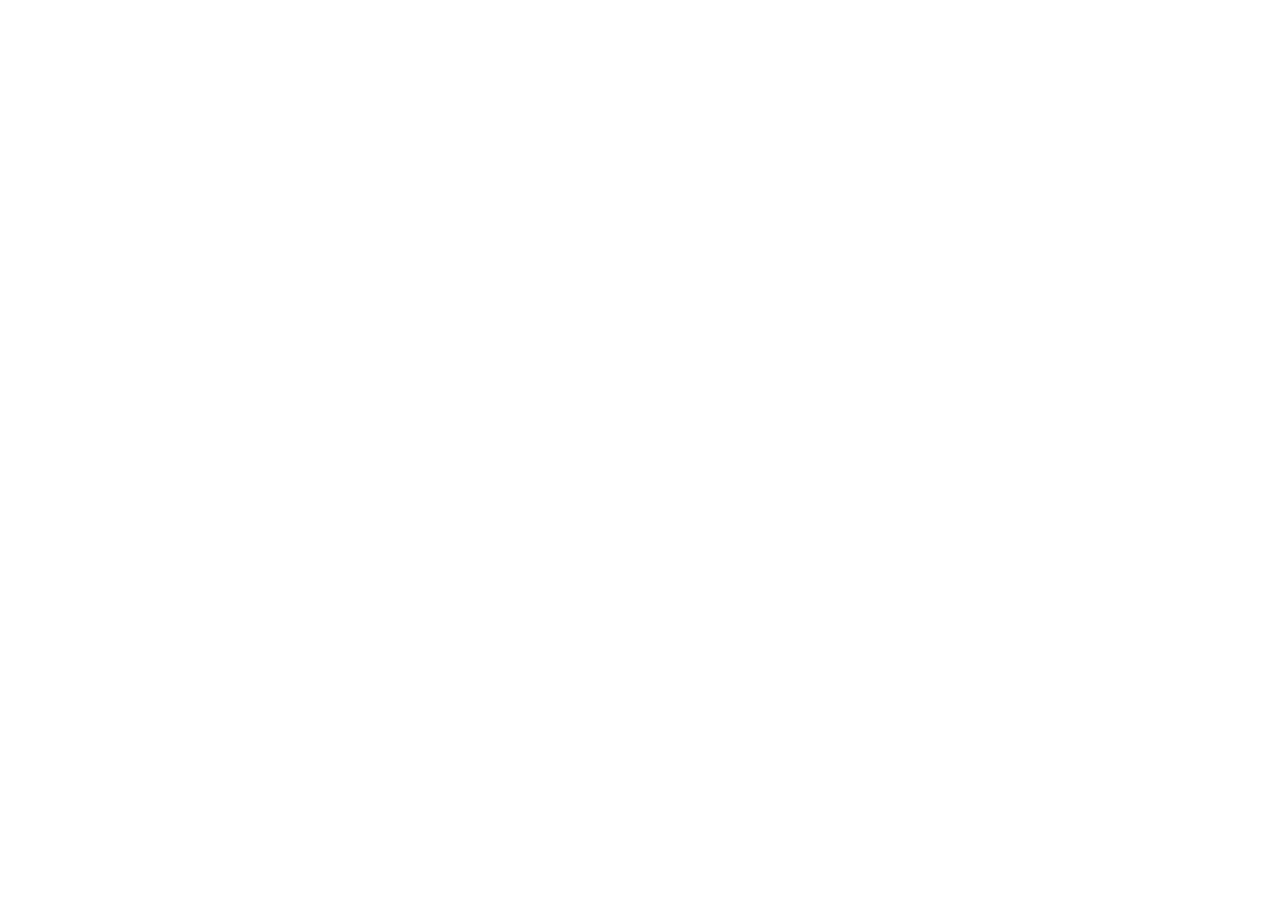
==== index.html @ ebd14f28 "init" ====
<!doctype html>
<html lang="en">
  <head>
    <meta charset="UTF-8" />
    <meta name="viewport" content="width=device-width, initial-scale=1.0" />
    <title>LinkHub - Developer Tools & Apps Directory</title>
    <meta name="description" content="A curated directory of the best developer tools, applications, websites, and learning resources. Discover JSON formatters, YAML parsers, and more." />
    <meta name="keywords" content="developer tools, online tools, json tools, yaml tools, software, productivity apps, programming resources" />
    <meta name="author" content="ThanhLV" />
    
    <!-- Open Graph / Facebook -->
    <meta property="og:type" content="website" />
    <meta property="og:url" content="https://link.thanhlv.com/" />
    <meta property="og:title" content="LinkHub - Developer Tools & Apps Directory" />
    <meta property="og:description" content="A curated directory of the best developer tools, applications, websites, and learning resources." />
    
    <!-- Twitter -->
    <meta property="twitter:card" content="summary_large_image" />
    <meta property="twitter:url" content="https://link.thanhlv.com/" />
    <meta property="twitter:title" content="LinkHub - Developer Tools & Apps Directory" />
    <meta property="twitter:description" content="A curated directory of the best developer tools, applications, websites, and learning resources." />

    <!-- Structured Data -->
    <script type="application/ld+json">
      {
        "@context": "https://schema.org",
        "@type": "WebSite",
        "name": "LinkHub",
        "url": "https://link.thanhlv.com/",
        "description": "A curated directory of the best developer tools, applications, websites, and learning resources."
      }
    </script>
  </head>
  <body>
    <div id="root"></div>
    <script type="module" src="/src/main.tsx"></script>
  </body>
</html>
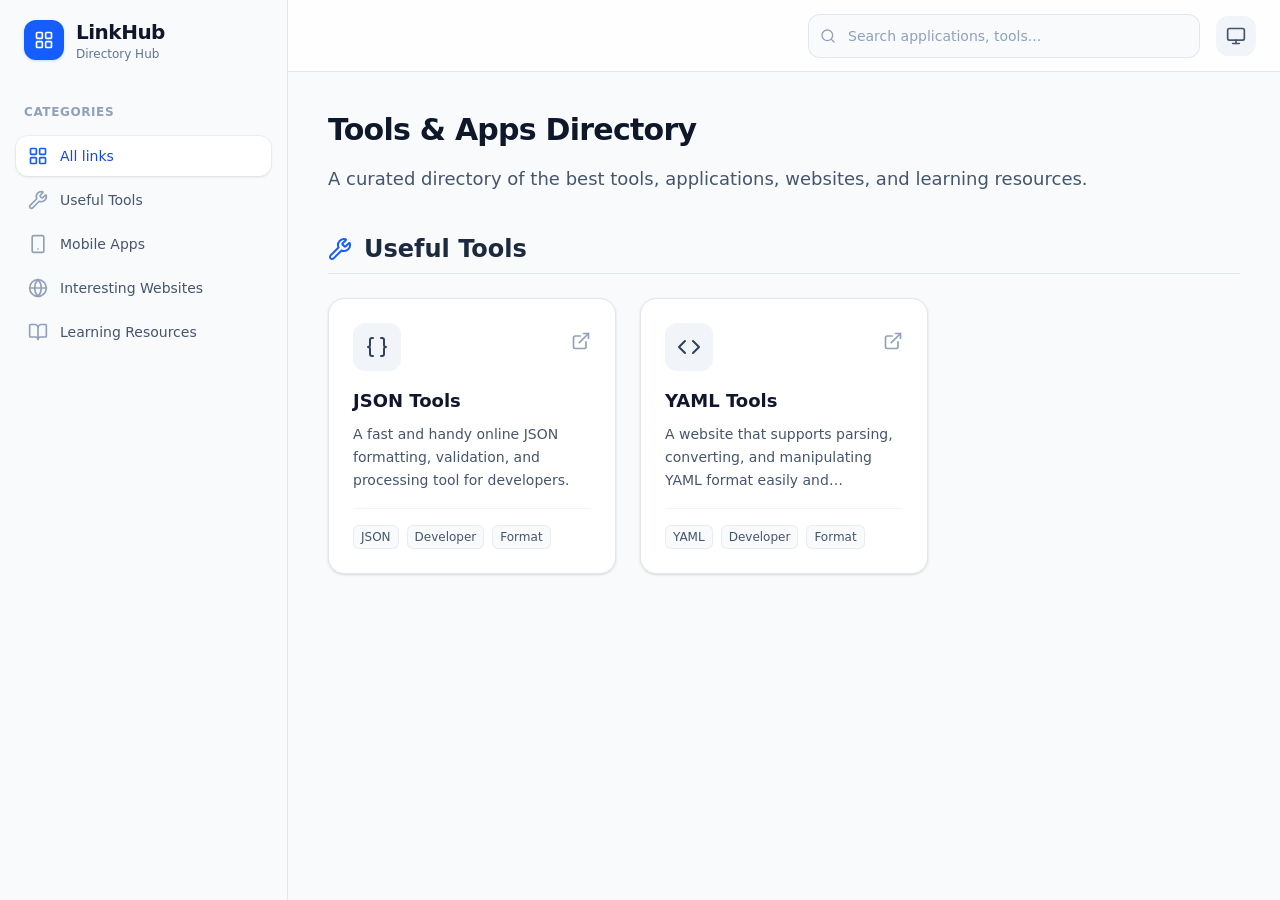
==== commit bcc8ac1d: "deploy: 74f48fe8a1e653dd37dfac74c17034f46bb742fd" ====
--- a/index.html
+++ b/index.html
@@ -30,10 +30,11 @@
         "description": "A curated directory of the best developer tools, applications, websites, and learning resources."
       }
     </script>
+    <script type="module" crossorigin src="/assets/index-C0rHQ-Nm.js"></script>
+    <link rel="stylesheet" crossorigin href="/assets/index-CXgwzZ7O.css">
   </head>
   <body>
     <div id="root"></div>
-    <script type="module" src="/src/main.tsx"></script>
   </body>
 </html>
 
--- a/assets/index-CXgwzZ7O.css
+++ b/assets/index-CXgwzZ7O.css
@@ -0,0 +1 @@
+/*! tailwindcss v4.3.0 | MIT License | https://tailwindcss.com */@layer properties{@supports (((-webkit-hyphens:none)) and (not (margin-trim:inline))) or ((-moz-orient:inline) and (not (color:rgb(from red r g b)))){*,:before,:after,::backdrop{--tw-space-y-reverse:0;--tw-border-style:solid;--tw-leading:initial;--tw-font-weight:initial;--tw-tracking:initial;--tw-shadow:0 0 #0000;--tw-shadow-color:initial;--tw-shadow-alpha:100%;--tw-inset-shadow:0 0 #0000;--tw-inset-shadow-color:initial;--tw-inset-shadow-alpha:100%;--tw-ring-color:initial;--tw-ring-shadow:0 0 #0000;--tw-inset-ring-color:initial;--tw-inset-ring-shadow:0 0 #0000;--tw-ring-inset:initial;--tw-ring-offset-width:0px;--tw-ring-offset-color:#fff;--tw-ring-offset-shadow:0 0 #0000;--tw-blur:initial;--tw-brightness:initial;--tw-contrast:initial;--tw-grayscale:initial;--tw-hue-rotate:initial;--tw-invert:initial;--tw-opacity:initial;--tw-saturate:initial;--tw-sepia:initial;--tw-drop-shadow:initial;--tw-drop-shadow-color:initial;--tw-drop-shadow-alpha:100%;--tw-drop-shadow-size:initial;--tw-backdrop-blur:initial;--tw-backdrop-brightness:initial;--tw-backdrop-contrast:initial;--tw-backdrop-grayscale:initial;--tw-backdrop-hue-rotate:initial;--tw-backdrop-invert:initial;--tw-backdrop-opacity:initial;--tw-backdrop-saturate:initial;--tw-backdrop-sepia:initial}}}@layer theme{:root,:host{--font-sans:ui-sans-serif, system-ui, sans-serif, "Apple Color Emoji", "Segoe UI Emoji", "Segoe UI Symbol", "Noto Color Emoji";--font-mono:ui-monospace, SFMono-Regular, Menlo, Monaco, Consolas, "Liberation Mono", "Courier New", monospace;--color-blue-50:oklch(97% .014 254.604);--color-blue-400:oklch(70.7% .165 254.624);--color-blue-500:oklch(62.3% .214 259.815);--color-blue-600:oklch(54.6% .245 262.881);--color-blue-700:oklch(48.8% .243 264.376);--color-blue-900:oklch(37.9% .146 265.522);--color-slate-50:oklch(98.4% .003 247.858);--color-slate-100:oklch(96.8% .007 247.896);--color-slate-200:oklch(92.9% .013 255.508);--color-slate-300:oklch(86.9% .022 252.894);--color-slate-400:oklch(70.4% .04 256.788);--color-slate-500:oklch(55.4% .046 257.417);--color-slate-600:oklch(44.6% .043 257.281);--color-slate-700:oklch(37.2% .044 257.287);--color-slate-800:oklch(27.9% .041 260.031);--color-slate-900:oklch(20.8% .042 265.755);--color-slate-950:#020617;--color-white:#fff;--spacing:.25rem;--container-md:28rem;--container-3xl:48rem;--container-7xl:80rem;--text-xs:.75rem;--text-xs--line-height:calc(1 / .75);--text-sm:.875rem;--text-sm--line-height:calc(1.25 / .875);--text-lg:1.125rem;--text-lg--line-height:calc(1.75 / 1.125);--text-xl:1.25rem;--text-xl--line-height:calc(1.75 / 1.25);--text-2xl:1.5rem;--text-2xl--line-height:calc(2 / 1.5);--text-3xl:1.875rem;--text-3xl--line-height: 1.2 ;--font-weight-medium:500;--font-weight-semibold:600;--font-weight-bold:700;--font-weight-extrabold:800;--tracking-tight:-.025em;--tracking-wider:.05em;--leading-relaxed:1.625;--radius-md:.375rem;--radius-lg:.5rem;--radius-xl:.75rem;--radius-2xl:1rem;--blur-md:12px;--default-transition-duration:.15s;--default-transition-timing-function:cubic-bezier(.4, 0, .2, 1);--default-font-family:var(--font-sans);--default-mono-font-family:var(--font-mono)}}@layer base{*,:after,:before,::backdrop{box-sizing:border-box;border:0 solid;margin:0;padding:0}::file-selector-button{box-sizing:border-box;border:0 solid;margin:0;padding:0}html,:host{-webkit-text-size-adjust:100%;-moz-tab-size:4;tab-size:4;line-height:1.5;font-family:var(--default-font-family,ui-sans-serif, system-ui, sans-serif, "Apple Color Emoji", "Segoe UI Emoji", "Segoe UI Symbol", "Noto Color Emoji");font-feature-settings:var(--default-font-feature-settings,normal);font-variation-settings:var(--default-font-variation-settings,normal);-webkit-tap-highlight-color:transparent}hr{height:0;color:inherit;border-top-width:1px}abbr:where([title]){-webkit-text-decoration:underline dotted;text-decoration:underline dotted}h1,h2,h3,h4,h5,h6{font-size:inherit;font-weight:inherit}a{color:inherit;-webkit-text-decoration:inherit;text-decoration:inherit}b,strong{font-weight:bolder}code,kbd,samp,pre{font-family:var(--default-mono-font-family,ui-monospace, SFMono-Regular, Menlo, Monaco, Consolas, "Liberation Mono", "Courier New", monospace);font-feature-settings:var(--default-mono-font-feature-settings,normal);font-variation-settings:var(--default-mono-font-variation-settings,normal);font-size:1em}small{font-size:80%}sub,sup{vertical-align:baseline;font-size:75%;line-height:0;position:relative}sub{bottom:-.25em}sup{top:-.5em}table{text-indent:0;border-color:inherit;border-collapse:collapse}:-moz-focusring{outline:auto}progress{vertical-align:baseline}summary{display:list-item}ol,ul,menu{list-style:none}img,svg,video,canvas,audio,iframe,embed,object{vertical-align:middle;display:block}img,video{max-width:100%;height:auto}button,input,select,optgroup,textarea{font:inherit;font-feature-settings:inherit;font-variation-settings:inherit;letter-spacing:inherit;color:inherit;opacity:1;background-color:#0000;border-radius:0}::file-selector-button{font:inherit;font-feature-settings:inherit;font-variation-settings:inherit;letter-spacing:inherit;color:inherit;opacity:1;background-color:#0000;border-radius:0}:where(select:is([multiple],[size])) optgroup{font-weight:bolder}:where(select:is([multiple],[size])) optgroup option{padding-inline-start:20px}::file-selector-button{margin-inline-end:4px}::placeholder{opacity:1}@supports (not ((-webkit-appearance:-apple-pay-button))) or (contain-intrinsic-size:1px){::placeholder{color:currentColor}@supports (color:color-mix(in lab,red,red)){::placeholder{color:color-mix(in oklab,currentcolor 50%,transparent)}}}textarea{resize:vertical}::-webkit-search-decoration{-webkit-appearance:none}::-webkit-date-and-time-value{min-height:1lh;text-align:inherit}::-webkit-datetime-edit{display:inline-flex}::-webkit-datetime-edit-fields-wrapper{padding:0}::-webkit-datetime-edit{padding-block:0}::-webkit-datetime-edit-year-field{padding-block:0}::-webkit-datetime-edit-month-field{padding-block:0}::-webkit-datetime-edit-day-field{padding-block:0}::-webkit-datetime-edit-hour-field{padding-block:0}::-webkit-datetime-edit-minute-field{padding-block:0}::-webkit-datetime-edit-second-field{padding-block:0}::-webkit-datetime-edit-millisecond-field{padding-block:0}::-webkit-datetime-edit-meridiem-field{padding-block:0}::-webkit-calendar-picker-indicator{line-height:1}:-moz-ui-invalid{box-shadow:none}button,input:where([type=button],[type=reset],[type=submit]){-webkit-appearance:button;-moz-appearance:button;appearance:button}::file-selector-button{-webkit-appearance:button;-moz-appearance:button;appearance:button}::-webkit-inner-spin-button{height:auto}::-webkit-outer-spin-button{height:auto}[hidden]:where(:not([hidden=until-found])){display:none!important}}@layer components;@layer utilities{.pointer-events-none{pointer-events:none}.absolute{position:absolute}.fixed{position:fixed}.relative{position:relative}.sticky{position:sticky}.inset-y-0{inset-block:calc(var(--spacing) * 0)}.top-0{top:calc(var(--spacing) * 0)}.left-0{left:calc(var(--spacing) * 0)}.z-30{z-index:30}.z-40{z-index:40}.mx-auto{margin-inline:auto}.mt-auto{margin-top:auto}.-mr-2{margin-right:calc(var(--spacing) * -2)}.mb-2{margin-bottom:calc(var(--spacing) * 2)}.mb-4{margin-bottom:calc(var(--spacing) * 4)}.mb-6{margin-bottom:calc(var(--spacing) * 6)}.mb-8{margin-bottom:calc(var(--spacing) * 8)}.mb-10{margin-bottom:calc(var(--spacing) * 10)}.line-clamp-3{-webkit-line-clamp:3;-webkit-box-orient:vertical;display:-webkit-box;overflow:hidden}.block{display:block}.contents{display:contents}.flex{display:flex}.grid{display:grid}.hidden{display:none}.inline-flex{display:inline-flex}.h-4{height:calc(var(--spacing) * 4)}.h-5{height:calc(var(--spacing) * 5)}.h-6{height:calc(var(--spacing) * 6)}.h-8{height:calc(var(--spacing) * 8)}.h-10{height:calc(var(--spacing) * 10)}.h-12{height:calc(var(--spacing) * 12)}.h-16{height:calc(var(--spacing) * 16)}.h-20{height:calc(var(--spacing) * 20)}.h-full{height:100%}.min-h-\[72px\]{min-height:72px}.min-h-screen{min-height:100vh}.w-4{width:calc(var(--spacing) * 4)}.w-5{width:calc(var(--spacing) * 5)}.w-6{width:calc(var(--spacing) * 6)}.w-8{width:calc(var(--spacing) * 8)}.w-10{width:calc(var(--spacing) * 10)}.w-12{width:calc(var(--spacing) * 12)}.w-16{width:calc(var(--spacing) * 16)}.w-72{width:calc(var(--spacing) * 72)}.w-full{width:100%}.max-w-3xl{max-width:var(--container-3xl)}.max-w-7xl{max-width:var(--container-7xl)}.max-w-md{max-width:var(--container-md)}.flex-1{flex:1}.scroll-mt-24{scroll-margin-top:calc(var(--spacing) * 24)}.grid-cols-1{grid-template-columns:repeat(1,minmax(0,1fr))}.flex-col{flex-direction:column}.flex-wrap{flex-wrap:wrap}.items-center{align-items:center}.items-start{align-items:flex-start}.justify-between{justify-content:space-between}.justify-center{justify-content:center}.gap-2{gap:calc(var(--spacing) * 2)}.gap-3{gap:calc(var(--spacing) * 3)}.gap-4{gap:calc(var(--spacing) * 4)}.gap-6{gap:calc(var(--spacing) * 6)}:where(.space-y-1>:not(:last-child)){--tw-space-y-reverse:0;margin-block-start:calc(calc(var(--spacing) * 1) * var(--tw-space-y-reverse));margin-block-end:calc(calc(var(--spacing) * 1) * calc(1 - var(--tw-space-y-reverse)))}:where(.space-y-16>:not(:last-child)){--tw-space-y-reverse:0;margin-block-start:calc(calc(var(--spacing) * 16) * var(--tw-space-y-reverse));margin-block-end:calc(calc(var(--spacing) * 16) * calc(1 - var(--tw-space-y-reverse)))}.overflow-y-auto{overflow-y:auto}.rounded-2xl{border-radius:var(--radius-2xl)}.rounded-full{border-radius:3.40282e38px}.rounded-lg{border-radius:var(--radius-lg)}.rounded-md{border-radius:var(--radius-md)}.rounded-xl{border-radius:var(--radius-xl)}.border{border-style:var(--tw-border-style);border-width:1px}.border-0{border-style:var(--tw-border-style);border-width:0}.border-t{border-top-style:var(--tw-border-style);border-top-width:1px}.border-r{border-right-style:var(--tw-border-style);border-right-width:1px}.border-b{border-bottom-style:var(--tw-border-style);border-bottom-width:1px}.border-slate-100{border-color:var(--color-slate-100)}.border-slate-200{border-color:var(--color-slate-200)}.bg-blue-600{background-color:var(--color-blue-600)}.bg-slate-50{background-color:var(--color-slate-50)}.bg-slate-100{background-color:var(--color-slate-100)}.bg-transparent{background-color:#0000}.bg-white{background-color:var(--color-white)}.bg-white\/80{background-color:#fffc}@supports (color:color-mix(in lab,red,red)){.bg-white\/80{background-color:color-mix(in oklab,var(--color-white) 80%,transparent)}}.p-2{padding:calc(var(--spacing) * 2)}.p-2\.5{padding:calc(var(--spacing) * 2.5)}.p-6{padding:calc(var(--spacing) * 6)}.px-2{padding-inline:calc(var(--spacing) * 2)}.px-3{padding-inline:calc(var(--spacing) * 3)}.px-4{padding-inline:calc(var(--spacing) * 4)}.px-6{padding-inline:calc(var(--spacing) * 6)}.py-1{padding-block:calc(var(--spacing) * 1)}.py-2\.5{padding-block:calc(var(--spacing) * 2.5)}.py-6{padding-block:calc(var(--spacing) * 6)}.py-20{padding-block:calc(var(--spacing) * 20)}.pt-4{padding-top:calc(var(--spacing) * 4)}.pr-4{padding-right:calc(var(--spacing) * 4)}.pb-2{padding-bottom:calc(var(--spacing) * 2)}.pl-3{padding-left:calc(var(--spacing) * 3)}.pl-10{padding-left:calc(var(--spacing) * 10)}.text-center{text-align:center}.text-2xl{font-size:var(--text-2xl);line-height:var(--tw-leading,var(--text-2xl--line-height))}.text-3xl{font-size:var(--text-3xl);line-height:var(--tw-leading,var(--text-3xl--line-height))}.text-lg{font-size:var(--text-lg);line-height:var(--tw-leading,var(--text-lg--line-height))}.text-sm{font-size:var(--text-sm);line-height:var(--tw-leading,var(--text-sm--line-height))}.text-xl{font-size:var(--text-xl);line-height:var(--tw-leading,var(--text-xl--line-height))}.text-xs{font-size:var(--text-xs);line-height:var(--tw-leading,var(--text-xs--line-height))}.leading-relaxed{--tw-leading:var(--leading-relaxed);line-height:var(--leading-relaxed)}.font-bold{--tw-font-weight:var(--font-weight-bold);font-weight:var(--font-weight-bold)}.font-extrabold{--tw-font-weight:var(--font-weight-extrabold);font-weight:var(--font-weight-extrabold)}.font-medium{--tw-font-weight:var(--font-weight-medium);font-weight:var(--font-weight-medium)}.font-semibold{--tw-font-weight:var(--font-weight-semibold);font-weight:var(--font-weight-semibold)}.tracking-tight{--tw-tracking:var(--tracking-tight);letter-spacing:var(--tracking-tight)}.tracking-wider{--tw-tracking:var(--tracking-wider);letter-spacing:var(--tracking-wider)}.text-blue-600{color:var(--color-blue-600)}.text-blue-700{color:var(--color-blue-700)}.text-slate-400{color:var(--color-slate-400)}.text-slate-500{color:var(--color-slate-500)}.text-slate-600{color:var(--color-slate-600)}.text-slate-700{color:var(--color-slate-700)}.text-slate-800{color:var(--color-slate-800)}.text-slate-900{color:var(--color-slate-900)}.text-white{color:var(--color-white)}.uppercase{text-transform:uppercase}.decoration-blue-500\/30{text-decoration-color:#3080ff4d}@supports (color:color-mix(in lab,red,red)){.decoration-blue-500\/30{-webkit-text-decoration-color:color-mix(in oklab,var(--color-blue-500) 30%,transparent);text-decoration-color:color-mix(in oklab,var(--color-blue-500) 30%,transparent)}}.underline-offset-4{text-underline-offset:4px}.shadow-sm{--tw-shadow:0 1px 3px 0 var(--tw-shadow-color,#0000001a), 0 1px 2px -1px var(--tw-shadow-color,#0000001a);box-shadow:var(--tw-inset-shadow),var(--tw-inset-ring-shadow),var(--tw-ring-offset-shadow),var(--tw-ring-shadow),var(--tw-shadow)}.ring-1{--tw-ring-shadow:var(--tw-ring-inset,) 0 0 0 calc(1px + var(--tw-ring-offset-width)) var(--tw-ring-color,currentcolor);box-shadow:var(--tw-inset-shadow),var(--tw-inset-ring-shadow),var(--tw-ring-offset-shadow),var(--tw-ring-shadow),var(--tw-shadow)}.shadow-blue-500\/20{--tw-shadow-color:#3080ff33}@supports (color:color-mix(in lab,red,red)){.shadow-blue-500\/20{--tw-shadow-color:color-mix(in oklab, color-mix(in oklab, var(--color-blue-500) 20%, transparent) var(--tw-shadow-alpha), transparent)}}.ring-slate-200{--tw-ring-color:var(--color-slate-200)}.ring-slate-200\/50{--tw-ring-color:#e2e8f080}@supports (color:color-mix(in lab,red,red)){.ring-slate-200\/50{--tw-ring-color:color-mix(in oklab, var(--color-slate-200) 50%, transparent)}}.ring-slate-500\/10{--tw-ring-color:#62748e1a}@supports (color:color-mix(in lab,red,red)){.ring-slate-500\/10{--tw-ring-color:color-mix(in oklab, var(--color-slate-500) 10%, transparent)}}.filter{filter:var(--tw-blur,) var(--tw-brightness,) var(--tw-contrast,) var(--tw-grayscale,) var(--tw-hue-rotate,) var(--tw-invert,) var(--tw-saturate,) var(--tw-sepia,) var(--tw-drop-shadow,)}.backdrop-blur-md{--tw-backdrop-blur:blur(var(--blur-md));-webkit-backdrop-filter:var(--tw-backdrop-blur,) var(--tw-backdrop-brightness,) var(--tw-backdrop-contrast,) var(--tw-backdrop-grayscale,) var(--tw-backdrop-hue-rotate,) var(--tw-backdrop-invert,) var(--tw-backdrop-opacity,) var(--tw-backdrop-saturate,) var(--tw-backdrop-sepia,);backdrop-filter:var(--tw-backdrop-blur,) var(--tw-backdrop-brightness,) var(--tw-backdrop-contrast,) var(--tw-backdrop-grayscale,) var(--tw-backdrop-hue-rotate,) var(--tw-backdrop-invert,) var(--tw-backdrop-opacity,) var(--tw-backdrop-saturate,) var(--tw-backdrop-sepia,)}.transition-all{transition-property:all;transition-timing-function:var(--tw-ease,var(--default-transition-timing-function));transition-duration:var(--tw-duration,var(--default-transition-duration))}.transition-colors{transition-property:color,background-color,border-color,outline-color,text-decoration-color,fill,stroke,--tw-gradient-from,--tw-gradient-via,--tw-gradient-to;transition-timing-function:var(--tw-ease,var(--default-transition-timing-function));transition-duration:var(--tw-duration,var(--default-transition-duration))}.ring-inset{--tw-ring-inset:inset}@media(hover:hover){.group-hover\:bg-blue-50:is(:where(.group):hover *){background-color:var(--color-blue-50)}.group-hover\:text-blue-600:is(:where(.group):hover *){color:var(--color-blue-600)}}.placeholder\:text-slate-400::placeholder{color:var(--color-slate-400)}@media(hover:hover){.hover\:border-slate-300:hover{border-color:var(--color-slate-300)}.hover\:bg-slate-50:hover{background-color:var(--color-slate-50)}.hover\:bg-slate-100:hover{background-color:var(--color-slate-100)}.hover\:bg-slate-200:hover{background-color:var(--color-slate-200)}.hover\:text-blue-600:hover{color:var(--color-blue-600)}.hover\:text-slate-900:hover{color:var(--color-slate-900)}.hover\:underline:hover{text-decoration-line:underline}.hover\:shadow-md:hover{--tw-shadow:0 4px 6px -1px var(--tw-shadow-color,#0000001a), 0 2px 4px -2px var(--tw-shadow-color,#0000001a);box-shadow:var(--tw-inset-shadow),var(--tw-inset-ring-shadow),var(--tw-ring-offset-shadow),var(--tw-ring-shadow),var(--tw-shadow)}}.focus\:bg-white:focus{background-color:var(--color-white)}.focus\:ring-2:focus{--tw-ring-shadow:var(--tw-ring-inset,) 0 0 0 calc(2px + var(--tw-ring-offset-width)) var(--tw-ring-color,currentcolor);box-shadow:var(--tw-inset-shadow),var(--tw-inset-ring-shadow),var(--tw-ring-offset-shadow),var(--tw-ring-shadow),var(--tw-shadow)}.focus\:ring-blue-600:focus{--tw-ring-color:var(--color-blue-600)}.focus\:ring-inset:focus{--tw-ring-inset:inset}@media(min-width:40rem){.sm\:text-sm{font-size:var(--text-sm);line-height:var(--tw-leading,var(--text-sm--line-height))}.sm\:leading-6{--tw-leading:calc(var(--spacing) * 6);line-height:calc(var(--spacing) * 6)}}@media(min-width:48rem){.md\:flex{display:flex}.md\:hidden{display:none}.md\:grid-cols-2{grid-template-columns:repeat(2,minmax(0,1fr))}.md\:justify-end{justify-content:flex-end}.md\:p-10{padding:calc(var(--spacing) * 10)}.md\:pl-72{padding-left:calc(var(--spacing) * 72)}}@media(min-width:64rem){.lg\:grid-cols-3{grid-template-columns:repeat(3,minmax(0,1fr))}}.dark\:border-slate-800:where(.dark,.dark *){border-color:var(--color-slate-800)}.dark\:border-slate-800\/50:where(.dark,.dark *){border-color:#1d293d80}@supports (color:color-mix(in lab,red,red)){.dark\:border-slate-800\/50:where(.dark,.dark *){border-color:color-mix(in oklab,var(--color-slate-800) 50%,transparent)}}.dark\:bg-slate-800:where(.dark,.dark *){background-color:var(--color-slate-800)}.dark\:bg-slate-800\/50:where(.dark,.dark *){background-color:#1d293d80}@supports (color:color-mix(in lab,red,red)){.dark\:bg-slate-800\/50:where(.dark,.dark *){background-color:color-mix(in oklab,var(--color-slate-800) 50%,transparent)}}.dark\:bg-slate-900:where(.dark,.dark *){background-color:var(--color-slate-900)}.dark\:bg-slate-950:where(.dark,.dark *){background-color:var(--color-slate-950)}.dark\:bg-slate-950\/80:where(.dark,.dark *){background-color:#020617cc}@supports (color:color-mix(in lab,red,red)){.dark\:bg-slate-950\/80:where(.dark,.dark *){background-color:color-mix(in oklab,var(--color-slate-950) 80%,transparent)}}.dark\:text-blue-400:where(.dark,.dark *){color:var(--color-blue-400)}.dark\:text-blue-500:where(.dark,.dark *){color:var(--color-blue-500)}.dark\:text-slate-100:where(.dark,.dark *){color:var(--color-slate-100)}.dark\:text-slate-300:where(.dark,.dark *){color:var(--color-slate-300)}.dark\:text-slate-400:where(.dark,.dark *){color:var(--color-slate-400)}.dark\:text-slate-500:where(.dark,.dark *){color:var(--color-slate-500)}.dark\:text-white:where(.dark,.dark *){color:var(--color-white)}.dark\:decoration-blue-400\/30:where(.dark,.dark *){text-decoration-color:#54a2ff4d}@supports (color:color-mix(in lab,red,red)){.dark\:decoration-blue-400\/30:where(.dark,.dark *){-webkit-text-decoration-color:color-mix(in oklab,var(--color-blue-400) 30%,transparent);text-decoration-color:color-mix(in oklab,var(--color-blue-400) 30%,transparent)}}.dark\:ring-slate-400\/20:where(.dark,.dark *){--tw-ring-color:#90a1b933}@supports (color:color-mix(in lab,red,red)){.dark\:ring-slate-400\/20:where(.dark,.dark *){--tw-ring-color:color-mix(in oklab, var(--color-slate-400) 20%, transparent)}}.dark\:ring-slate-700:where(.dark,.dark *){--tw-ring-color:var(--color-slate-700)}@media(hover:hover){.dark\:group-hover\:bg-blue-900\/30:where(.dark,.dark *):is(:where(.group):hover *){background-color:#1c398e4d}@supports (color:color-mix(in lab,red,red)){.dark\:group-hover\:bg-blue-900\/30:where(.dark,.dark *):is(:where(.group):hover *){background-color:color-mix(in oklab,var(--color-blue-900) 30%,transparent)}}.dark\:group-hover\:text-blue-400:where(.dark,.dark *):is(:where(.group):hover *){color:var(--color-blue-400)}}.dark\:placeholder\:text-slate-500:where(.dark,.dark *)::placeholder{color:var(--color-slate-500)}@media(hover:hover){.dark\:hover\:border-slate-700:where(.dark,.dark *):hover{border-color:var(--color-slate-700)}.dark\:hover\:bg-slate-700:where(.dark,.dark *):hover{background-color:var(--color-slate-700)}.dark\:hover\:bg-slate-800:where(.dark,.dark *):hover{background-color:var(--color-slate-800)}.dark\:hover\:text-blue-400:where(.dark,.dark *):hover{color:var(--color-blue-400)}.dark\:hover\:text-slate-200:where(.dark,.dark *):hover{color:var(--color-slate-200)}}.dark\:focus\:bg-slate-950:where(.dark,.dark *):focus{background-color:var(--color-slate-950)}.dark\:focus\:ring-blue-500:where(.dark,.dark *):focus{--tw-ring-color:var(--color-blue-500)}}body{background-color:var(--color-slate-50);color:var(--color-slate-900)}body:where(.dark,.dark *){background-color:var(--color-slate-950);color:var(--color-slate-100)}@property --tw-space-y-reverse{syntax:"*";inherits:false;initial-value:0}@property --tw-border-style{syntax:"*";inherits:false;initial-value:solid}@property --tw-leading{syntax:"*";inherits:false}@property --tw-font-weight{syntax:"*";inherits:false}@property --tw-tracking{syntax:"*";inherits:false}@property --tw-shadow{syntax:"*";inherits:false;initial-value:0 0 #0000}@property --tw-shadow-color{syntax:"*";inherits:false}@property --tw-shadow-alpha{syntax:"<percentage>";inherits:false;initial-value:100%}@property --tw-inset-shadow{syntax:"*";inherits:false;initial-value:0 0 #0000}@property --tw-inset-shadow-color{syntax:"*";inherits:false}@property --tw-inset-shadow-alpha{syntax:"<percentage>";inherits:false;initial-value:100%}@property --tw-ring-color{syntax:"*";inherits:false}@property --tw-ring-shadow{syntax:"*";inherits:false;initial-value:0 0 #0000}@property --tw-inset-ring-color{syntax:"*";inherits:false}@property --tw-inset-ring-shadow{syntax:"*";inherits:false;initial-value:0 0 #0000}@property --tw-ring-inset{syntax:"*";inherits:false}@property --tw-ring-offset-width{syntax:"<length>";inherits:false;initial-value:0}@property --tw-ring-offset-color{syntax:"*";inherits:false;initial-value:#fff}@property --tw-ring-offset-shadow{syntax:"*";inherits:false;initial-value:0 0 #0000}@property --tw-blur{syntax:"*";inherits:false}@property --tw-brightness{syntax:"*";inherits:false}@property --tw-contrast{syntax:"*";inherits:false}@property --tw-grayscale{syntax:"*";inherits:false}@property --tw-hue-rotate{syntax:"*";inherits:false}@property --tw-invert{syntax:"*";inherits:false}@property --tw-opacity{syntax:"*";inherits:false}@property --tw-saturate{syntax:"*";inherits:false}@property --tw-sepia{syntax:"*";inherits:false}@property --tw-drop-shadow{syntax:"*";inherits:false}@property --tw-drop-shadow-color{syntax:"*";inherits:false}@property --tw-drop-shadow-alpha{syntax:"<percentage>";inherits:false;initial-value:100%}@property --tw-drop-shadow-size{syntax:"*";inherits:false}@property --tw-backdrop-blur{syntax:"*";inherits:false}@property --tw-backdrop-brightness{syntax:"*";inherits:false}@property --tw-backdrop-contrast{syntax:"*";inherits:false}@property --tw-backdrop-grayscale{syntax:"*";inherits:false}@property --tw-backdrop-hue-rotate{syntax:"*";inherits:false}@property --tw-backdrop-invert{syntax:"*";inherits:false}@property --tw-backdrop-opacity{syntax:"*";inherits:false}@property --tw-backdrop-saturate{syntax:"*";inherits:false}@property --tw-backdrop-sepia{syntax:"*";inherits:false}
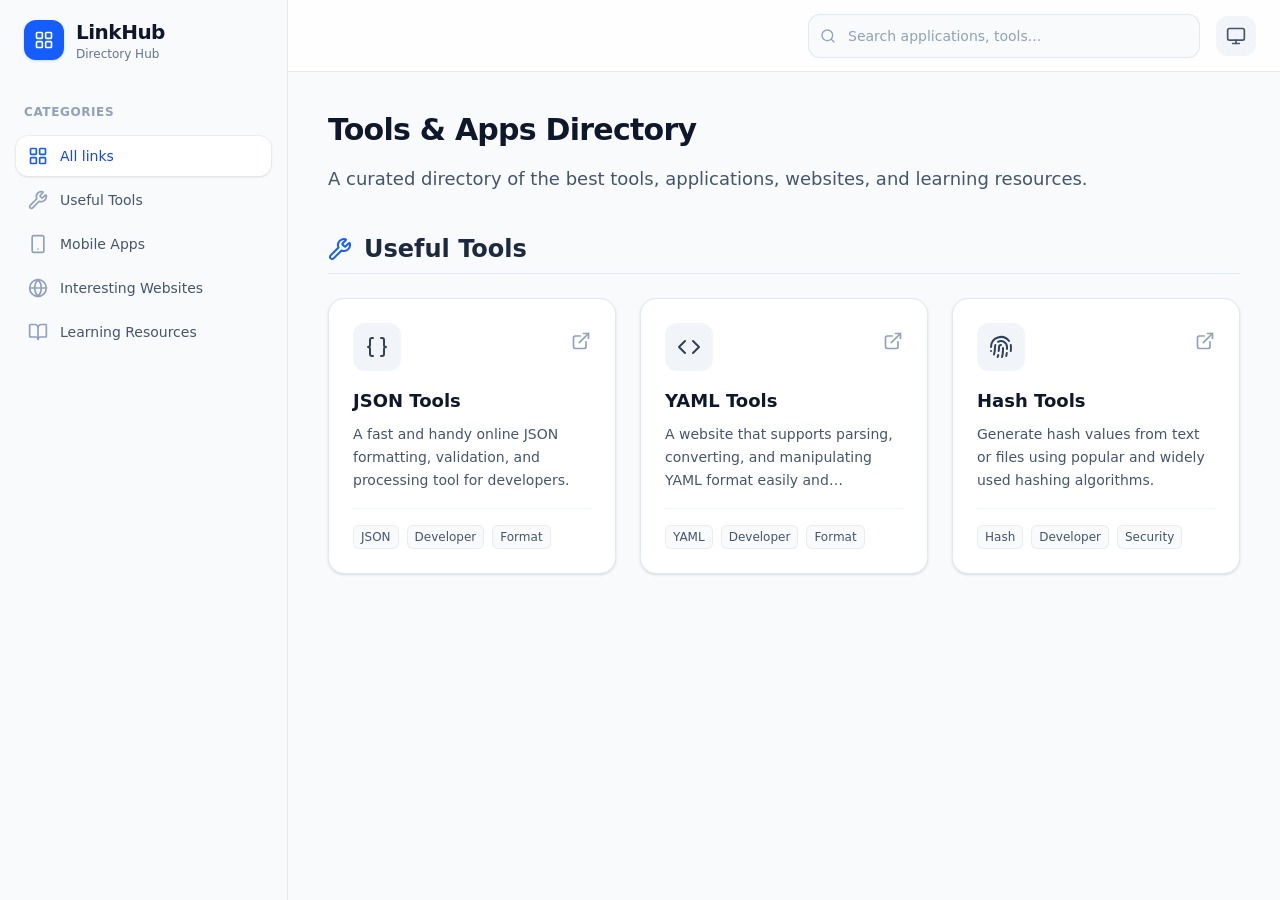
==== commit 028fe3fa: "deploy: 7d4f3f8781606904868a7af8c6e7f76b73996cf6" ====
--- a/index.html
+++ b/index.html
@@ -30,8 +30,8 @@
         "description": "A curated directory of the best developer tools, applications, websites, and learning resources."
       }
     </script>
-    <script type="module" crossorigin src="/assets/index-C0rHQ-Nm.js"></script>
-    <link rel="stylesheet" crossorigin href="/assets/index-CXgwzZ7O.css">
+    <script type="module" crossorigin src="/assets/index-aPmMCOct.js"></script>
+    <link rel="stylesheet" crossorigin href="/assets/index-BG6nbqeG.css">
   </head>
   <body>
     <div id="root"></div>
--- a/assets/index-BG6nbqeG.css
+++ b/assets/index-BG6nbqeG.css
@@ -0,0 +1 @@
+/*! tailwindcss v4.3.0 | MIT License | https://tailwindcss.com */@layer properties{@supports (((-webkit-hyphens:none)) and (not (margin-trim:inline))) or ((-moz-orient:inline) and (not (color:rgb(from red r g b)))){*,:before,:after,::backdrop{--tw-space-y-reverse:0;--tw-border-style:solid;--tw-leading:initial;--tw-font-weight:initial;--tw-tracking:initial;--tw-shadow:0 0 #0000;--tw-shadow-color:initial;--tw-shadow-alpha:100%;--tw-inset-shadow:0 0 #0000;--tw-inset-shadow-color:initial;--tw-inset-shadow-alpha:100%;--tw-ring-color:initial;--tw-ring-shadow:0 0 #0000;--tw-inset-ring-color:initial;--tw-inset-ring-shadow:0 0 #0000;--tw-ring-inset:initial;--tw-ring-offset-width:0px;--tw-ring-offset-color:#fff;--tw-ring-offset-shadow:0 0 #0000;--tw-blur:initial;--tw-brightness:initial;--tw-contrast:initial;--tw-grayscale:initial;--tw-hue-rotate:initial;--tw-invert:initial;--tw-opacity:initial;--tw-saturate:initial;--tw-sepia:initial;--tw-drop-shadow:initial;--tw-drop-shadow-color:initial;--tw-drop-shadow-alpha:100%;--tw-drop-shadow-size:initial;--tw-backdrop-blur:initial;--tw-backdrop-brightness:initial;--tw-backdrop-contrast:initial;--tw-backdrop-grayscale:initial;--tw-backdrop-hue-rotate:initial;--tw-backdrop-invert:initial;--tw-backdrop-opacity:initial;--tw-backdrop-saturate:initial;--tw-backdrop-sepia:initial}}}@layer theme{:root,:host{--font-sans:ui-sans-serif, system-ui, sans-serif, "Apple Color Emoji", "Segoe UI Emoji", "Segoe UI Symbol", "Noto Color Emoji";--font-mono:ui-monospace, SFMono-Regular, Menlo, Monaco, Consolas, "Liberation Mono", "Courier New", monospace;--color-blue-50:oklch(97% .014 254.604);--color-blue-400:oklch(70.7% .165 254.624);--color-blue-500:oklch(62.3% .214 259.815);--color-blue-600:oklch(54.6% .245 262.881);--color-blue-700:oklch(48.8% .243 264.376);--color-blue-900:oklch(37.9% .146 265.522);--color-slate-50:oklch(98.4% .003 247.858);--color-slate-100:oklch(96.8% .007 247.896);--color-slate-200:oklch(92.9% .013 255.508);--color-slate-300:oklch(86.9% .022 252.894);--color-slate-400:oklch(70.4% .04 256.788);--color-slate-500:oklch(55.4% .046 257.417);--color-slate-600:oklch(44.6% .043 257.281);--color-slate-700:oklch(37.2% .044 257.287);--color-slate-800:oklch(27.9% .041 260.031);--color-slate-900:oklch(20.8% .042 265.755);--color-slate-950:#020617;--color-white:#fff;--spacing:.25rem;--container-md:28rem;--container-3xl:48rem;--container-7xl:80rem;--text-xs:.75rem;--text-xs--line-height:calc(1 / .75);--text-sm:.875rem;--text-sm--line-height:calc(1.25 / .875);--text-lg:1.125rem;--text-lg--line-height:calc(1.75 / 1.125);--text-xl:1.25rem;--text-xl--line-height:calc(1.75 / 1.25);--text-2xl:1.5rem;--text-2xl--line-height:calc(2 / 1.5);--text-3xl:1.875rem;--text-3xl--line-height: 1.2 ;--font-weight-medium:500;--font-weight-semibold:600;--font-weight-bold:700;--font-weight-extrabold:800;--tracking-tight:-.025em;--tracking-wider:.05em;--leading-relaxed:1.625;--radius-md:.375rem;--radius-lg:.5rem;--radius-xl:.75rem;--radius-2xl:1rem;--blur-md:12px;--default-transition-duration:.15s;--default-transition-timing-function:cubic-bezier(.4, 0, .2, 1);--default-font-family:var(--font-sans);--default-mono-font-family:var(--font-mono)}}@layer base{*,:after,:before,::backdrop{box-sizing:border-box;border:0 solid;margin:0;padding:0}::file-selector-button{box-sizing:border-box;border:0 solid;margin:0;padding:0}html,:host{-webkit-text-size-adjust:100%;-moz-tab-size:4;tab-size:4;line-height:1.5;font-family:var(--default-font-family,ui-sans-serif, system-ui, sans-serif, "Apple Color Emoji", "Segoe UI Emoji", "Segoe UI Symbol", "Noto Color Emoji");font-feature-settings:var(--default-font-feature-settings,normal);font-variation-settings:var(--default-font-variation-settings,normal);-webkit-tap-highlight-color:transparent}hr{height:0;color:inherit;border-top-width:1px}abbr:where([title]){-webkit-text-decoration:underline dotted;text-decoration:underline dotted}h1,h2,h3,h4,h5,h6{font-size:inherit;font-weight:inherit}a{color:inherit;-webkit-text-decoration:inherit;text-decoration:inherit}b,strong{font-weight:bolder}code,kbd,samp,pre{font-family:var(--default-mono-font-family,ui-monospace, SFMono-Regular, Menlo, Monaco, Consolas, "Liberation Mono", "Courier New", monospace);font-feature-settings:var(--default-mono-font-feature-settings,normal);font-variation-settings:var(--default-mono-font-variation-settings,normal);font-size:1em}small{font-size:80%}sub,sup{vertical-align:baseline;font-size:75%;line-height:0;position:relative}sub{bottom:-.25em}sup{top:-.5em}table{text-indent:0;border-color:inherit;border-collapse:collapse}:-moz-focusring{outline:auto}progress{vertical-align:baseline}summary{display:list-item}ol,ul,menu{list-style:none}img,svg,video,canvas,audio,iframe,embed,object{vertical-align:middle;display:block}img,video{max-width:100%;height:auto}button,input,select,optgroup,textarea{font:inherit;font-feature-settings:inherit;font-variation-settings:inherit;letter-spacing:inherit;color:inherit;opacity:1;background-color:#0000;border-radius:0}::file-selector-button{font:inherit;font-feature-settings:inherit;font-variation-settings:inherit;letter-spacing:inherit;color:inherit;opacity:1;background-color:#0000;border-radius:0}:where(select:is([multiple],[size])) optgroup{font-weight:bolder}:where(select:is([multiple],[size])) optgroup option{padding-inline-start:20px}::file-selector-button{margin-inline-end:4px}::placeholder{opacity:1}@supports (not ((-webkit-appearance:-apple-pay-button))) or (contain-intrinsic-size:1px){::placeholder{color:currentColor}@supports (color:color-mix(in lab,red,red)){::placeholder{color:color-mix(in oklab,currentcolor 50%,transparent)}}}textarea{resize:vertical}::-webkit-search-decoration{-webkit-appearance:none}::-webkit-date-and-time-value{min-height:1lh;text-align:inherit}::-webkit-datetime-edit{display:inline-flex}::-webkit-datetime-edit-fields-wrapper{padding:0}::-webkit-datetime-edit{padding-block:0}::-webkit-datetime-edit-year-field{padding-block:0}::-webkit-datetime-edit-month-field{padding-block:0}::-webkit-datetime-edit-day-field{padding-block:0}::-webkit-datetime-edit-hour-field{padding-block:0}::-webkit-datetime-edit-minute-field{padding-block:0}::-webkit-datetime-edit-second-field{padding-block:0}::-webkit-datetime-edit-millisecond-field{padding-block:0}::-webkit-datetime-edit-meridiem-field{padding-block:0}::-webkit-calendar-picker-indicator{line-height:1}:-moz-ui-invalid{box-shadow:none}button,input:where([type=button],[type=reset],[type=submit]){-webkit-appearance:button;-moz-appearance:button;appearance:button}::file-selector-button{-webkit-appearance:button;-moz-appearance:button;appearance:button}::-webkit-inner-spin-button{height:auto}::-webkit-outer-spin-button{height:auto}[hidden]:where(:not([hidden=until-found])){display:none!important}}@layer components;@layer utilities{.pointer-events-none{pointer-events:none}.absolute{position:absolute}.fixed{position:fixed}.relative{position:relative}.static{position:static}.sticky{position:sticky}.inset-y-0{inset-block:calc(var(--spacing) * 0)}.top-0{top:calc(var(--spacing) * 0)}.left-0{left:calc(var(--spacing) * 0)}.z-30{z-index:30}.z-40{z-index:40}.mx-auto{margin-inline:auto}.mt-auto{margin-top:auto}.-mr-2{margin-right:calc(var(--spacing) * -2)}.mb-2{margin-bottom:calc(var(--spacing) * 2)}.mb-4{margin-bottom:calc(var(--spacing) * 4)}.mb-6{margin-bottom:calc(var(--spacing) * 6)}.mb-8{margin-bottom:calc(var(--spacing) * 8)}.mb-10{margin-bottom:calc(var(--spacing) * 10)}.line-clamp-3{-webkit-line-clamp:3;-webkit-box-orient:vertical;display:-webkit-box;overflow:hidden}.block{display:block}.contents{display:contents}.flex{display:flex}.grid{display:grid}.hidden{display:none}.inline-flex{display:inline-flex}.h-4{height:calc(var(--spacing) * 4)}.h-5{height:calc(var(--spacing) * 5)}.h-6{height:calc(var(--spacing) * 6)}.h-8{height:calc(var(--spacing) * 8)}.h-10{height:calc(var(--spacing) * 10)}.h-12{height:calc(var(--spacing) * 12)}.h-16{height:calc(var(--spacing) * 16)}.h-20{height:calc(var(--spacing) * 20)}.h-full{height:100%}.min-h-\[72px\]{min-height:72px}.min-h-screen{min-height:100vh}.w-4{width:calc(var(--spacing) * 4)}.w-5{width:calc(var(--spacing) * 5)}.w-6{width:calc(var(--spacing) * 6)}.w-8{width:calc(var(--spacing) * 8)}.w-10{width:calc(var(--spacing) * 10)}.w-12{width:calc(var(--spacing) * 12)}.w-16{width:calc(var(--spacing) * 16)}.w-72{width:calc(var(--spacing) * 72)}.w-full{width:100%}.max-w-3xl{max-width:var(--container-3xl)}.max-w-7xl{max-width:var(--container-7xl)}.max-w-md{max-width:var(--container-md)}.flex-1{flex:1}.scroll-mt-24{scroll-margin-top:calc(var(--spacing) * 24)}.grid-cols-1{grid-template-columns:repeat(1,minmax(0,1fr))}.flex-col{flex-direction:column}.flex-wrap{flex-wrap:wrap}.items-center{align-items:center}.items-start{align-items:flex-start}.justify-between{justify-content:space-between}.justify-center{justify-content:center}.gap-2{gap:calc(var(--spacing) * 2)}.gap-3{gap:calc(var(--spacing) * 3)}.gap-4{gap:calc(var(--spacing) * 4)}.gap-6{gap:calc(var(--spacing) * 6)}:where(.space-y-1>:not(:last-child)){--tw-space-y-reverse:0;margin-block-start:calc(calc(var(--spacing) * 1) * var(--tw-space-y-reverse));margin-block-end:calc(calc(var(--spacing) * 1) * calc(1 - var(--tw-space-y-reverse)))}:where(.space-y-16>:not(:last-child)){--tw-space-y-reverse:0;margin-block-start:calc(calc(var(--spacing) * 16) * var(--tw-space-y-reverse));margin-block-end:calc(calc(var(--spacing) * 16) * calc(1 - var(--tw-space-y-reverse)))}.overflow-y-auto{overflow-y:auto}.rounded-2xl{border-radius:var(--radius-2xl)}.rounded-full{border-radius:3.40282e38px}.rounded-lg{border-radius:var(--radius-lg)}.rounded-md{border-radius:var(--radius-md)}.rounded-xl{border-radius:var(--radius-xl)}.border{border-style:var(--tw-border-style);border-width:1px}.border-0{border-style:var(--tw-border-style);border-width:0}.border-t{border-top-style:var(--tw-border-style);border-top-width:1px}.border-r{border-right-style:var(--tw-border-style);border-right-width:1px}.border-b{border-bottom-style:var(--tw-border-style);border-bottom-width:1px}.border-slate-100{border-color:var(--color-slate-100)}.border-slate-200{border-color:var(--color-slate-200)}.bg-blue-600{background-color:var(--color-blue-600)}.bg-slate-50{background-color:var(--color-slate-50)}.bg-slate-100{background-color:var(--color-slate-100)}.bg-transparent{background-color:#0000}.bg-white{background-color:var(--color-white)}.bg-white\/80{background-color:#fffc}@supports (color:color-mix(in lab,red,red)){.bg-white\/80{background-color:color-mix(in oklab,var(--color-white) 80%,transparent)}}.p-2{padding:calc(var(--spacing) * 2)}.p-2\.5{padding:calc(var(--spacing) * 2.5)}.p-6{padding:calc(var(--spacing) * 6)}.px-2{padding-inline:calc(var(--spacing) * 2)}.px-3{padding-inline:calc(var(--spacing) * 3)}.px-4{padding-inline:calc(var(--spacing) * 4)}.px-6{padding-inline:calc(var(--spacing) * 6)}.py-1{padding-block:calc(var(--spacing) * 1)}.py-2\.5{padding-block:calc(var(--spacing) * 2.5)}.py-6{padding-block:calc(var(--spacing) * 6)}.py-20{padding-block:calc(var(--spacing) * 20)}.pt-4{padding-top:calc(var(--spacing) * 4)}.pr-4{padding-right:calc(var(--spacing) * 4)}.pb-2{padding-bottom:calc(var(--spacing) * 2)}.pl-3{padding-left:calc(var(--spacing) * 3)}.pl-10{padding-left:calc(var(--spacing) * 10)}.text-center{text-align:center}.text-2xl{font-size:var(--text-2xl);line-height:var(--tw-leading,var(--text-2xl--line-height))}.text-3xl{font-size:var(--text-3xl);line-height:var(--tw-leading,var(--text-3xl--line-height))}.text-lg{font-size:var(--text-lg);line-height:var(--tw-leading,var(--text-lg--line-height))}.text-sm{font-size:var(--text-sm);line-height:var(--tw-leading,var(--text-sm--line-height))}.text-xl{font-size:var(--text-xl);line-height:var(--tw-leading,var(--text-xl--line-height))}.text-xs{font-size:var(--text-xs);line-height:var(--tw-leading,var(--text-xs--line-height))}.leading-relaxed{--tw-leading:var(--leading-relaxed);line-height:var(--leading-relaxed)}.font-bold{--tw-font-weight:var(--font-weight-bold);font-weight:var(--font-weight-bold)}.font-extrabold{--tw-font-weight:var(--font-weight-extrabold);font-weight:var(--font-weight-extrabold)}.font-medium{--tw-font-weight:var(--font-weight-medium);font-weight:var(--font-weight-medium)}.font-semibold{--tw-font-weight:var(--font-weight-semibold);font-weight:var(--font-weight-semibold)}.tracking-tight{--tw-tracking:var(--tracking-tight);letter-spacing:var(--tracking-tight)}.tracking-wider{--tw-tracking:var(--tracking-wider);letter-spacing:var(--tracking-wider)}.text-blue-600{color:var(--color-blue-600)}.text-blue-700{color:var(--color-blue-700)}.text-slate-400{color:var(--color-slate-400)}.text-slate-500{color:var(--color-slate-500)}.text-slate-600{color:var(--color-slate-600)}.text-slate-700{color:var(--color-slate-700)}.text-slate-800{color:var(--color-slate-800)}.text-slate-900{color:var(--color-slate-900)}.text-white{color:var(--color-white)}.uppercase{text-transform:uppercase}.decoration-blue-500\/30{text-decoration-color:#3080ff4d}@supports (color:color-mix(in lab,red,red)){.decoration-blue-500\/30{-webkit-text-decoration-color:color-mix(in oklab,var(--color-blue-500) 30%,transparent);text-decoration-color:color-mix(in oklab,var(--color-blue-500) 30%,transparent)}}.underline-offset-4{text-underline-offset:4px}.shadow-sm{--tw-shadow:0 1px 3px 0 var(--tw-shadow-color,#0000001a), 0 1px 2px -1px var(--tw-shadow-color,#0000001a);box-shadow:var(--tw-inset-shadow),var(--tw-inset-ring-shadow),var(--tw-ring-offset-shadow),var(--tw-ring-shadow),var(--tw-shadow)}.ring-1{--tw-ring-shadow:var(--tw-ring-inset,) 0 0 0 calc(1px + var(--tw-ring-offset-width)) var(--tw-ring-color,currentcolor);box-shadow:var(--tw-inset-shadow),var(--tw-inset-ring-shadow),var(--tw-ring-offset-shadow),var(--tw-ring-shadow),var(--tw-shadow)}.shadow-blue-500\/20{--tw-shadow-color:#3080ff33}@supports (color:color-mix(in lab,red,red)){.shadow-blue-500\/20{--tw-shadow-color:color-mix(in oklab, color-mix(in oklab, var(--color-blue-500) 20%, transparent) var(--tw-shadow-alpha), transparent)}}.ring-slate-200{--tw-ring-color:var(--color-slate-200)}.ring-slate-200\/50{--tw-ring-color:#e2e8f080}@supports (color:color-mix(in lab,red,red)){.ring-slate-200\/50{--tw-ring-color:color-mix(in oklab, var(--color-slate-200) 50%, transparent)}}.ring-slate-500\/10{--tw-ring-color:#62748e1a}@supports (color:color-mix(in lab,red,red)){.ring-slate-500\/10{--tw-ring-color:color-mix(in oklab, var(--color-slate-500) 10%, transparent)}}.filter{filter:var(--tw-blur,) var(--tw-brightness,) var(--tw-contrast,) var(--tw-grayscale,) var(--tw-hue-rotate,) var(--tw-invert,) var(--tw-saturate,) var(--tw-sepia,) var(--tw-drop-shadow,)}.backdrop-blur-md{--tw-backdrop-blur:blur(var(--blur-md));-webkit-backdrop-filter:var(--tw-backdrop-blur,) var(--tw-backdrop-brightness,) var(--tw-backdrop-contrast,) var(--tw-backdrop-grayscale,) var(--tw-backdrop-hue-rotate,) var(--tw-backdrop-invert,) var(--tw-backdrop-opacity,) var(--tw-backdrop-saturate,) var(--tw-backdrop-sepia,);backdrop-filter:var(--tw-backdrop-blur,) var(--tw-backdrop-brightness,) var(--tw-backdrop-contrast,) var(--tw-backdrop-grayscale,) var(--tw-backdrop-hue-rotate,) var(--tw-backdrop-invert,) var(--tw-backdrop-opacity,) var(--tw-backdrop-saturate,) var(--tw-backdrop-sepia,)}.transition-all{transition-property:all;transition-timing-function:var(--tw-ease,var(--default-transition-timing-function));transition-duration:var(--tw-duration,var(--default-transition-duration))}.transition-colors{transition-property:color,background-color,border-color,outline-color,text-decoration-color,fill,stroke,--tw-gradient-from,--tw-gradient-via,--tw-gradient-to;transition-timing-function:var(--tw-ease,var(--default-transition-timing-function));transition-duration:var(--tw-duration,var(--default-transition-duration))}.ring-inset{--tw-ring-inset:inset}@media(hover:hover){.group-hover\:bg-blue-50:is(:where(.group):hover *){background-color:var(--color-blue-50)}.group-hover\:text-blue-600:is(:where(.group):hover *){color:var(--color-blue-600)}}.placeholder\:text-slate-400::placeholder{color:var(--color-slate-400)}@media(hover:hover){.hover\:border-slate-300:hover{border-color:var(--color-slate-300)}.hover\:bg-slate-50:hover{background-color:var(--color-slate-50)}.hover\:bg-slate-100:hover{background-color:var(--color-slate-100)}.hover\:bg-slate-200:hover{background-color:var(--color-slate-200)}.hover\:text-blue-600:hover{color:var(--color-blue-600)}.hover\:text-slate-900:hover{color:var(--color-slate-900)}.hover\:underline:hover{text-decoration-line:underline}.hover\:shadow-md:hover{--tw-shadow:0 4px 6px -1px var(--tw-shadow-color,#0000001a), 0 2px 4px -2px var(--tw-shadow-color,#0000001a);box-shadow:var(--tw-inset-shadow),var(--tw-inset-ring-shadow),var(--tw-ring-offset-shadow),var(--tw-ring-shadow),var(--tw-shadow)}}.focus\:bg-white:focus{background-color:var(--color-white)}.focus\:ring-2:focus{--tw-ring-shadow:var(--tw-ring-inset,) 0 0 0 calc(2px + var(--tw-ring-offset-width)) var(--tw-ring-color,currentcolor);box-shadow:var(--tw-inset-shadow),var(--tw-inset-ring-shadow),var(--tw-ring-offset-shadow),var(--tw-ring-shadow),var(--tw-shadow)}.focus\:ring-blue-600:focus{--tw-ring-color:var(--color-blue-600)}.focus\:ring-inset:focus{--tw-ring-inset:inset}@media(min-width:40rem){.sm\:text-sm{font-size:var(--text-sm);line-height:var(--tw-leading,var(--text-sm--line-height))}.sm\:leading-6{--tw-leading:calc(var(--spacing) * 6);line-height:calc(var(--spacing) * 6)}}@media(min-width:48rem){.md\:flex{display:flex}.md\:hidden{display:none}.md\:grid-cols-2{grid-template-columns:repeat(2,minmax(0,1fr))}.md\:justify-end{justify-content:flex-end}.md\:p-10{padding:calc(var(--spacing) * 10)}.md\:pl-72{padding-left:calc(var(--spacing) * 72)}}@media(min-width:64rem){.lg\:grid-cols-3{grid-template-columns:repeat(3,minmax(0,1fr))}}.dark\:border-slate-800:where(.dark,.dark *){border-color:var(--color-slate-800)}.dark\:border-slate-800\/50:where(.dark,.dark *){border-color:#1d293d80}@supports (color:color-mix(in lab,red,red)){.dark\:border-slate-800\/50:where(.dark,.dark *){border-color:color-mix(in oklab,var(--color-slate-800) 50%,transparent)}}.dark\:bg-slate-800:where(.dark,.dark *){background-color:var(--color-slate-800)}.dark\:bg-slate-800\/50:where(.dark,.dark *){background-color:#1d293d80}@supports (color:color-mix(in lab,red,red)){.dark\:bg-slate-800\/50:where(.dark,.dark *){background-color:color-mix(in oklab,var(--color-slate-800) 50%,transparent)}}.dark\:bg-slate-900:where(.dark,.dark *){background-color:var(--color-slate-900)}.dark\:bg-slate-950:where(.dark,.dark *){background-color:var(--color-slate-950)}.dark\:bg-slate-950\/80:where(.dark,.dark *){background-color:#020617cc}@supports (color:color-mix(in lab,red,red)){.dark\:bg-slate-950\/80:where(.dark,.dark *){background-color:color-mix(in oklab,var(--color-slate-950) 80%,transparent)}}.dark\:text-blue-400:where(.dark,.dark *){color:var(--color-blue-400)}.dark\:text-blue-500:where(.dark,.dark *){color:var(--color-blue-500)}.dark\:text-slate-100:where(.dark,.dark *){color:var(--color-slate-100)}.dark\:text-slate-300:where(.dark,.dark *){color:var(--color-slate-300)}.dark\:text-slate-400:where(.dark,.dark *){color:var(--color-slate-400)}.dark\:text-slate-500:where(.dark,.dark *){color:var(--color-slate-500)}.dark\:text-white:where(.dark,.dark *){color:var(--color-white)}.dark\:decoration-blue-400\/30:where(.dark,.dark *){text-decoration-color:#54a2ff4d}@supports (color:color-mix(in lab,red,red)){.dark\:decoration-blue-400\/30:where(.dark,.dark *){-webkit-text-decoration-color:color-mix(in oklab,var(--color-blue-400) 30%,transparent);text-decoration-color:color-mix(in oklab,var(--color-blue-400) 30%,transparent)}}.dark\:ring-slate-400\/20:where(.dark,.dark *){--tw-ring-color:#90a1b933}@supports (color:color-mix(in lab,red,red)){.dark\:ring-slate-400\/20:where(.dark,.dark *){--tw-ring-color:color-mix(in oklab, var(--color-slate-400) 20%, transparent)}}.dark\:ring-slate-700:where(.dark,.dark *){--tw-ring-color:var(--color-slate-700)}@media(hover:hover){.dark\:group-hover\:bg-blue-900\/30:where(.dark,.dark *):is(:where(.group):hover *){background-color:#1c398e4d}@supports (color:color-mix(in lab,red,red)){.dark\:group-hover\:bg-blue-900\/30:where(.dark,.dark *):is(:where(.group):hover *){background-color:color-mix(in oklab,var(--color-blue-900) 30%,transparent)}}.dark\:group-hover\:text-blue-400:where(.dark,.dark *):is(:where(.group):hover *){color:var(--color-blue-400)}}.dark\:placeholder\:text-slate-500:where(.dark,.dark *)::placeholder{color:var(--color-slate-500)}@media(hover:hover){.dark\:hover\:border-slate-700:where(.dark,.dark *):hover{border-color:var(--color-slate-700)}.dark\:hover\:bg-slate-700:where(.dark,.dark *):hover{background-color:var(--color-slate-700)}.dark\:hover\:bg-slate-800:where(.dark,.dark *):hover{background-color:var(--color-slate-800)}.dark\:hover\:text-blue-400:where(.dark,.dark *):hover{color:var(--color-blue-400)}.dark\:hover\:text-slate-200:where(.dark,.dark *):hover{color:var(--color-slate-200)}}.dark\:focus\:bg-slate-950:where(.dark,.dark *):focus{background-color:var(--color-slate-950)}.dark\:focus\:ring-blue-500:where(.dark,.dark *):focus{--tw-ring-color:var(--color-blue-500)}}body{background-color:var(--color-slate-50);color:var(--color-slate-900)}body:where(.dark,.dark *){background-color:var(--color-slate-950);color:var(--color-slate-100)}@property --tw-space-y-reverse{syntax:"*";inherits:false;initial-value:0}@property --tw-border-style{syntax:"*";inherits:false;initial-value:solid}@property --tw-leading{syntax:"*";inherits:false}@property --tw-font-weight{syntax:"*";inherits:false}@property --tw-tracking{syntax:"*";inherits:false}@property --tw-shadow{syntax:"*";inherits:false;initial-value:0 0 #0000}@property --tw-shadow-color{syntax:"*";inherits:false}@property --tw-shadow-alpha{syntax:"<percentage>";inherits:false;initial-value:100%}@property --tw-inset-shadow{syntax:"*";inherits:false;initial-value:0 0 #0000}@property --tw-inset-shadow-color{syntax:"*";inherits:false}@property --tw-inset-shadow-alpha{syntax:"<percentage>";inherits:false;initial-value:100%}@property --tw-ring-color{syntax:"*";inherits:false}@property --tw-ring-shadow{syntax:"*";inherits:false;initial-value:0 0 #0000}@property --tw-inset-ring-color{syntax:"*";inherits:false}@property --tw-inset-ring-shadow{syntax:"*";inherits:false;initial-value:0 0 #0000}@property --tw-ring-inset{syntax:"*";inherits:false}@property --tw-ring-offset-width{syntax:"<length>";inherits:false;initial-value:0}@property --tw-ring-offset-color{syntax:"*";inherits:false;initial-value:#fff}@property --tw-ring-offset-shadow{syntax:"*";inherits:false;initial-value:0 0 #0000}@property --tw-blur{syntax:"*";inherits:false}@property --tw-brightness{syntax:"*";inherits:false}@property --tw-contrast{syntax:"*";inherits:false}@property --tw-grayscale{syntax:"*";inherits:false}@property --tw-hue-rotate{syntax:"*";inherits:false}@property --tw-invert{syntax:"*";inherits:false}@property --tw-opacity{syntax:"*";inherits:false}@property --tw-saturate{syntax:"*";inherits:false}@property --tw-sepia{syntax:"*";inherits:false}@property --tw-drop-shadow{syntax:"*";inherits:false}@property --tw-drop-shadow-color{syntax:"*";inherits:false}@property --tw-drop-shadow-alpha{syntax:"<percentage>";inherits:false;initial-value:100%}@property --tw-drop-shadow-size{syntax:"*";inherits:false}@property --tw-backdrop-blur{syntax:"*";inherits:false}@property --tw-backdrop-brightness{syntax:"*";inherits:false}@property --tw-backdrop-contrast{syntax:"*";inherits:false}@property --tw-backdrop-grayscale{syntax:"*";inherits:false}@property --tw-backdrop-hue-rotate{syntax:"*";inherits:false}@property --tw-backdrop-invert{syntax:"*";inherits:false}@property --tw-backdrop-opacity{syntax:"*";inherits:false}@property --tw-backdrop-saturate{syntax:"*";inherits:false}@property --tw-backdrop-sepia{syntax:"*";inherits:false}
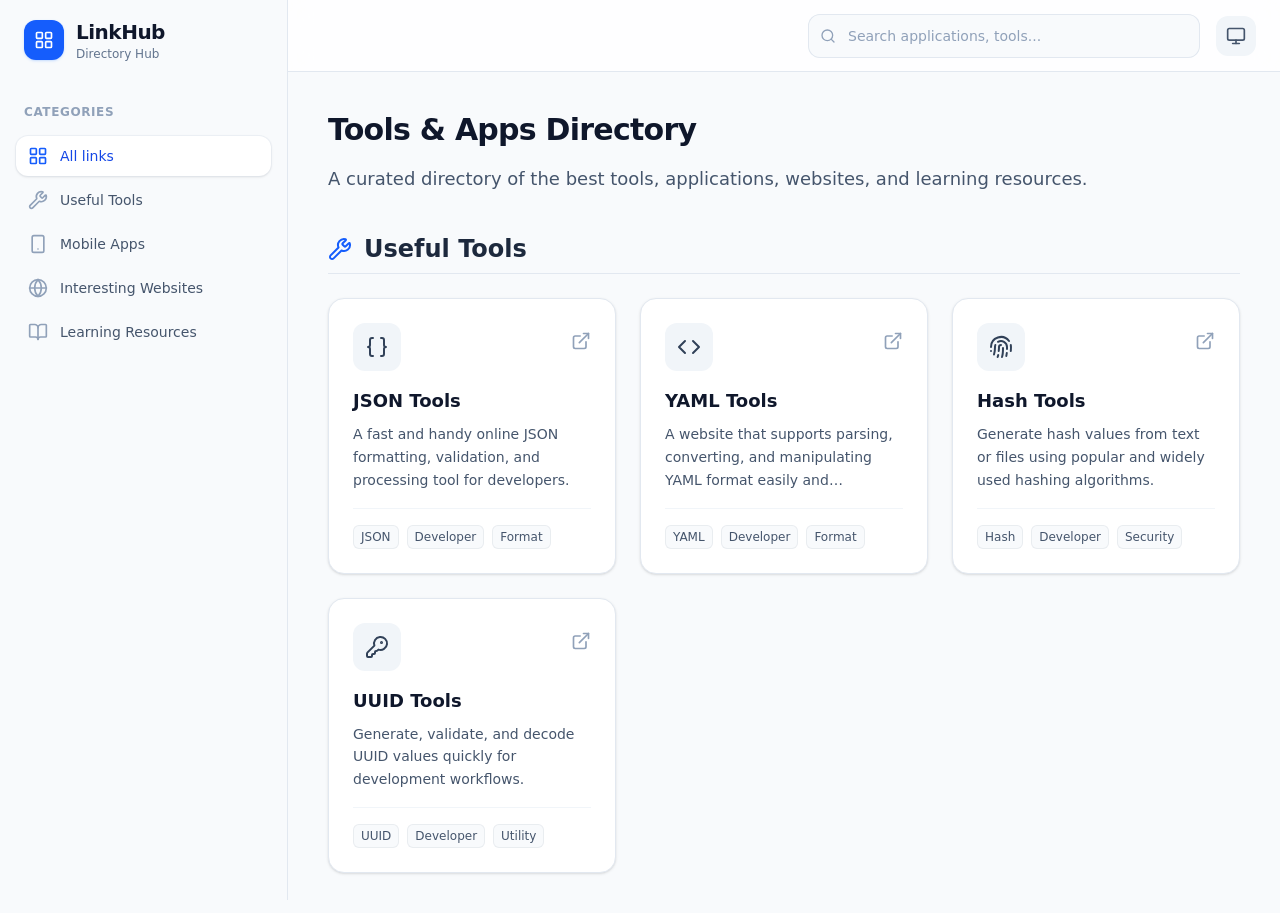
==== commit eb10c6f6: "deploy: 0d89bdd03e80a9eb4455e4de3c80cefebff7af89" ====
--- a/index.html
+++ b/index.html
@@ -30,7 +30,7 @@
         "description": "A curated directory of the best developer tools, applications, websites, and learning resources."
       }
     </script>
-    <script type="module" crossorigin src="/assets/index-aPmMCOct.js"></script>
+    <script type="module" crossorigin src="/assets/index-BYdzUUbL.js"></script>
     <link rel="stylesheet" crossorigin href="/assets/index-BG6nbqeG.css">
   </head>
   <body>
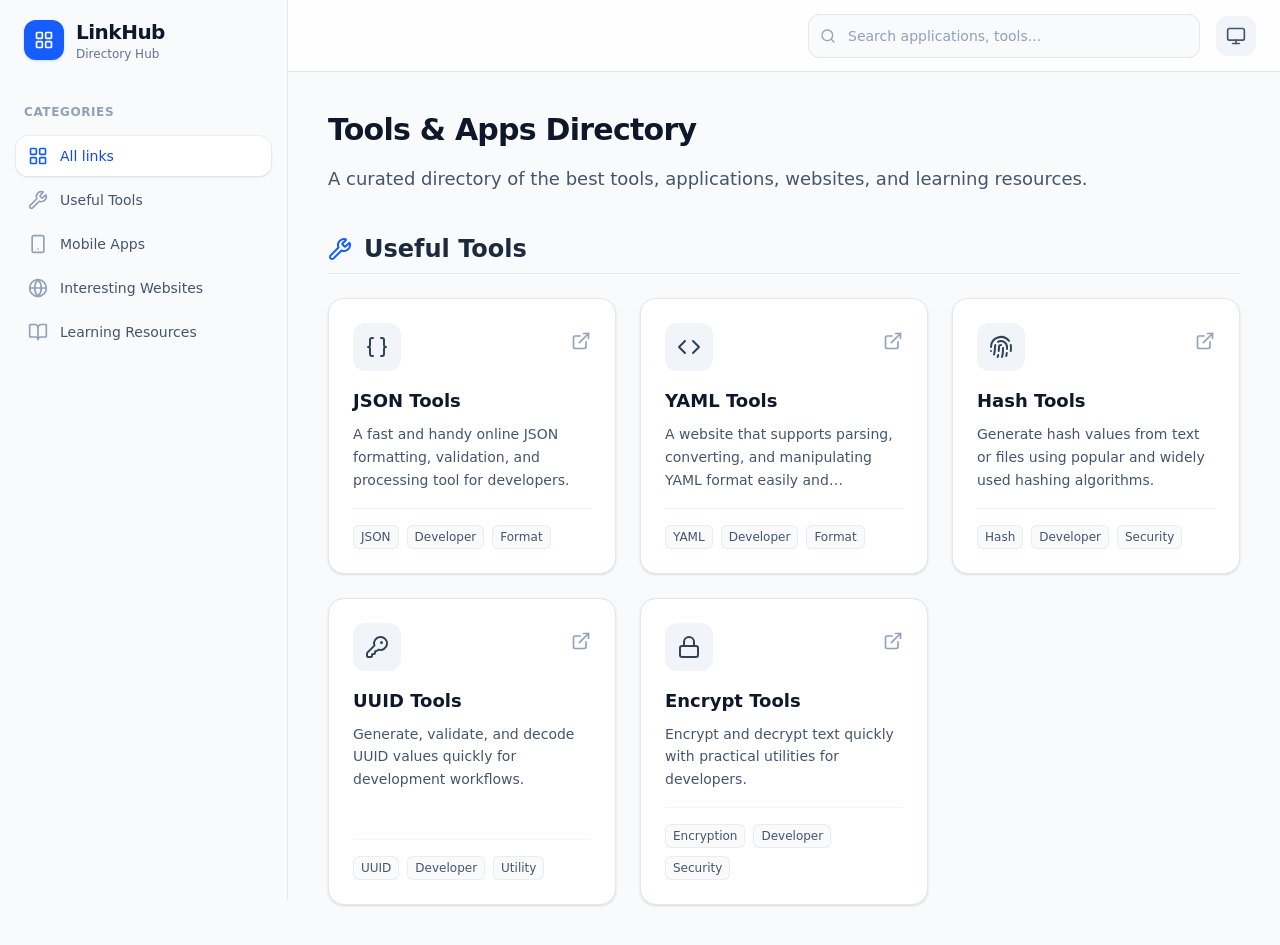
==== commit 8e908c56: "deploy: 02d490b1ce3f7e8381ccd0c275e263ad1e4f0d18" ====
--- a/index.html
+++ b/index.html
@@ -30,7 +30,7 @@
         "description": "A curated directory of the best developer tools, applications, websites, and learning resources."
       }
     </script>
-    <script type="module" crossorigin src="/assets/index-BYdzUUbL.js"></script>
+    <script type="module" crossorigin src="/assets/index-DtJt-uBX.js"></script>
     <link rel="stylesheet" crossorigin href="/assets/index-BG6nbqeG.css">
   </head>
   <body>
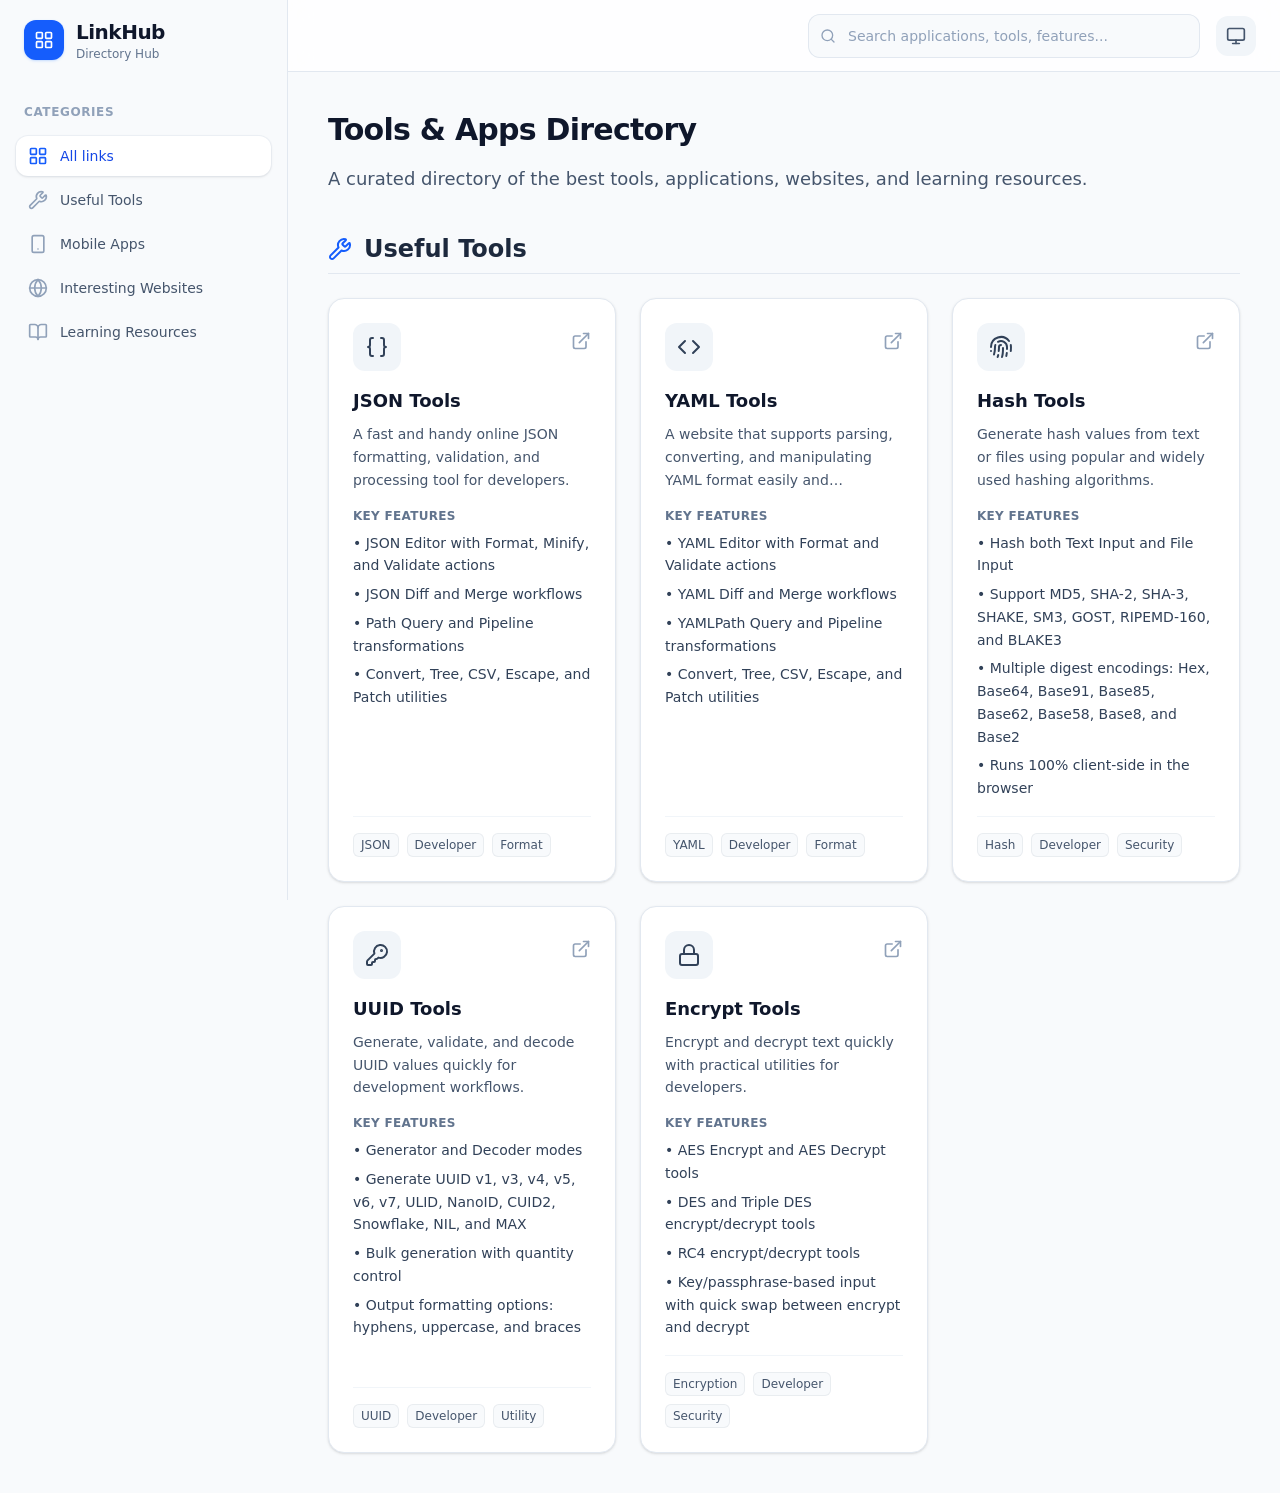
==== commit 2be41284: "deploy: 31e6cf0b46cd0a8cd16b8677bbc525616ab406f1" ====
--- a/index.html
+++ b/index.html
@@ -30,8 +30,8 @@
         "description": "A curated directory of the best developer tools, applications, websites, and learning resources."
       }
     </script>
-    <script type="module" crossorigin src="/assets/index-DtJt-uBX.js"></script>
-    <link rel="stylesheet" crossorigin href="/assets/index-BG6nbqeG.css">
+    <script type="module" crossorigin src="/assets/index-Jn8VRzR6.js"></script>
+    <link rel="stylesheet" crossorigin href="/assets/index-DEluzYNc.css">
   </head>
   <body>
     <div id="root"></div>
--- a/assets/index-DEluzYNc.css
+++ b/assets/index-DEluzYNc.css
@@ -0,0 +1 @@
+/*! tailwindcss v4.3.0 | MIT License | https://tailwindcss.com */@layer properties{@supports (((-webkit-hyphens:none)) and (not (margin-trim:inline))) or ((-moz-orient:inline) and (not (color:rgb(from red r g b)))){*,:before,:after,::backdrop{--tw-space-y-reverse:0;--tw-border-style:solid;--tw-leading:initial;--tw-font-weight:initial;--tw-tracking:initial;--tw-shadow:0 0 #0000;--tw-shadow-color:initial;--tw-shadow-alpha:100%;--tw-inset-shadow:0 0 #0000;--tw-inset-shadow-color:initial;--tw-inset-shadow-alpha:100%;--tw-ring-color:initial;--tw-ring-shadow:0 0 #0000;--tw-inset-ring-color:initial;--tw-inset-ring-shadow:0 0 #0000;--tw-ring-inset:initial;--tw-ring-offset-width:0px;--tw-ring-offset-color:#fff;--tw-ring-offset-shadow:0 0 #0000;--tw-blur:initial;--tw-brightness:initial;--tw-contrast:initial;--tw-grayscale:initial;--tw-hue-rotate:initial;--tw-invert:initial;--tw-opacity:initial;--tw-saturate:initial;--tw-sepia:initial;--tw-drop-shadow:initial;--tw-drop-shadow-color:initial;--tw-drop-shadow-alpha:100%;--tw-drop-shadow-size:initial;--tw-backdrop-blur:initial;--tw-backdrop-brightness:initial;--tw-backdrop-contrast:initial;--tw-backdrop-grayscale:initial;--tw-backdrop-hue-rotate:initial;--tw-backdrop-invert:initial;--tw-backdrop-opacity:initial;--tw-backdrop-saturate:initial;--tw-backdrop-sepia:initial}}}@layer theme{:root,:host{--font-sans:ui-sans-serif, system-ui, sans-serif, "Apple Color Emoji", "Segoe UI Emoji", "Segoe UI Symbol", "Noto Color Emoji";--font-mono:ui-monospace, SFMono-Regular, Menlo, Monaco, Consolas, "Liberation Mono", "Courier New", monospace;--color-blue-50:oklch(97% .014 254.604);--color-blue-400:oklch(70.7% .165 254.624);--color-blue-500:oklch(62.3% .214 259.815);--color-blue-600:oklch(54.6% .245 262.881);--color-blue-700:oklch(48.8% .243 264.376);--color-blue-900:oklch(37.9% .146 265.522);--color-slate-50:oklch(98.4% .003 247.858);--color-slate-100:oklch(96.8% .007 247.896);--color-slate-200:oklch(92.9% .013 255.508);--color-slate-300:oklch(86.9% .022 252.894);--color-slate-400:oklch(70.4% .04 256.788);--color-slate-500:oklch(55.4% .046 257.417);--color-slate-600:oklch(44.6% .043 257.281);--color-slate-700:oklch(37.2% .044 257.287);--color-slate-800:oklch(27.9% .041 260.031);--color-slate-900:oklch(20.8% .042 265.755);--color-slate-950:#020617;--color-white:#fff;--spacing:.25rem;--container-md:28rem;--container-3xl:48rem;--container-7xl:80rem;--text-xs:.75rem;--text-xs--line-height:calc(1 / .75);--text-sm:.875rem;--text-sm--line-height:calc(1.25 / .875);--text-lg:1.125rem;--text-lg--line-height:calc(1.75 / 1.125);--text-xl:1.25rem;--text-xl--line-height:calc(1.75 / 1.25);--text-2xl:1.5rem;--text-2xl--line-height:calc(2 / 1.5);--text-3xl:1.875rem;--text-3xl--line-height: 1.2 ;--font-weight-medium:500;--font-weight-semibold:600;--font-weight-bold:700;--font-weight-extrabold:800;--tracking-tight:-.025em;--tracking-wide:.025em;--tracking-wider:.05em;--leading-relaxed:1.625;--radius-md:.375rem;--radius-lg:.5rem;--radius-xl:.75rem;--radius-2xl:1rem;--blur-md:12px;--default-transition-duration:.15s;--default-transition-timing-function:cubic-bezier(.4, 0, .2, 1);--default-font-family:var(--font-sans);--default-mono-font-family:var(--font-mono)}}@layer base{*,:after,:before,::backdrop{box-sizing:border-box;border:0 solid;margin:0;padding:0}::file-selector-button{box-sizing:border-box;border:0 solid;margin:0;padding:0}html,:host{-webkit-text-size-adjust:100%;-moz-tab-size:4;tab-size:4;line-height:1.5;font-family:var(--default-font-family,ui-sans-serif, system-ui, sans-serif, "Apple Color Emoji", "Segoe UI Emoji", "Segoe UI Symbol", "Noto Color Emoji");font-feature-settings:var(--default-font-feature-settings,normal);font-variation-settings:var(--default-font-variation-settings,normal);-webkit-tap-highlight-color:transparent}hr{height:0;color:inherit;border-top-width:1px}abbr:where([title]){-webkit-text-decoration:underline dotted;text-decoration:underline dotted}h1,h2,h3,h4,h5,h6{font-size:inherit;font-weight:inherit}a{color:inherit;-webkit-text-decoration:inherit;text-decoration:inherit}b,strong{font-weight:bolder}code,kbd,samp,pre{font-family:var(--default-mono-font-family,ui-monospace, SFMono-Regular, Menlo, Monaco, Consolas, "Liberation Mono", "Courier New", monospace);font-feature-settings:var(--default-mono-font-feature-settings,normal);font-variation-settings:var(--default-mono-font-variation-settings,normal);font-size:1em}small{font-size:80%}sub,sup{vertical-align:baseline;font-size:75%;line-height:0;position:relative}sub{bottom:-.25em}sup{top:-.5em}table{text-indent:0;border-color:inherit;border-collapse:collapse}:-moz-focusring{outline:auto}progress{vertical-align:baseline}summary{display:list-item}ol,ul,menu{list-style:none}img,svg,video,canvas,audio,iframe,embed,object{vertical-align:middle;display:block}img,video{max-width:100%;height:auto}button,input,select,optgroup,textarea{font:inherit;font-feature-settings:inherit;font-variation-settings:inherit;letter-spacing:inherit;color:inherit;opacity:1;background-color:#0000;border-radius:0}::file-selector-button{font:inherit;font-feature-settings:inherit;font-variation-settings:inherit;letter-spacing:inherit;color:inherit;opacity:1;background-color:#0000;border-radius:0}:where(select:is([multiple],[size])) optgroup{font-weight:bolder}:where(select:is([multiple],[size])) optgroup option{padding-inline-start:20px}::file-selector-button{margin-inline-end:4px}::placeholder{opacity:1}@supports (not ((-webkit-appearance:-apple-pay-button))) or (contain-intrinsic-size:1px){::placeholder{color:currentColor}@supports (color:color-mix(in lab,red,red)){::placeholder{color:color-mix(in oklab,currentcolor 50%,transparent)}}}textarea{resize:vertical}::-webkit-search-decoration{-webkit-appearance:none}::-webkit-date-and-time-value{min-height:1lh;text-align:inherit}::-webkit-datetime-edit{display:inline-flex}::-webkit-datetime-edit-fields-wrapper{padding:0}::-webkit-datetime-edit{padding-block:0}::-webkit-datetime-edit-year-field{padding-block:0}::-webkit-datetime-edit-month-field{padding-block:0}::-webkit-datetime-edit-day-field{padding-block:0}::-webkit-datetime-edit-hour-field{padding-block:0}::-webkit-datetime-edit-minute-field{padding-block:0}::-webkit-datetime-edit-second-field{padding-block:0}::-webkit-datetime-edit-millisecond-field{padding-block:0}::-webkit-datetime-edit-meridiem-field{padding-block:0}::-webkit-calendar-picker-indicator{line-height:1}:-moz-ui-invalid{box-shadow:none}button,input:where([type=button],[type=reset],[type=submit]){-webkit-appearance:button;-moz-appearance:button;appearance:button}::file-selector-button{-webkit-appearance:button;-moz-appearance:button;appearance:button}::-webkit-inner-spin-button{height:auto}::-webkit-outer-spin-button{height:auto}[hidden]:where(:not([hidden=until-found])){display:none!important}}@layer components;@layer utilities{.pointer-events-none{pointer-events:none}.absolute{position:absolute}.fixed{position:fixed}.relative{position:relative}.static{position:static}.sticky{position:sticky}.inset-y-0{inset-block:calc(var(--spacing) * 0)}.top-0{top:calc(var(--spacing) * 0)}.left-0{left:calc(var(--spacing) * 0)}.z-30{z-index:30}.z-40{z-index:40}.mx-auto{margin-inline:auto}.mt-auto{margin-top:auto}.-mr-2{margin-right:calc(var(--spacing) * -2)}.mb-2{margin-bottom:calc(var(--spacing) * 2)}.mb-4{margin-bottom:calc(var(--spacing) * 4)}.mb-6{margin-bottom:calc(var(--spacing) * 6)}.mb-8{margin-bottom:calc(var(--spacing) * 8)}.mb-10{margin-bottom:calc(var(--spacing) * 10)}.line-clamp-3{-webkit-line-clamp:3;-webkit-box-orient:vertical;display:-webkit-box;overflow:hidden}.block{display:block}.contents{display:contents}.flex{display:flex}.grid{display:grid}.hidden{display:none}.inline-flex{display:inline-flex}.h-4{height:calc(var(--spacing) * 4)}.h-5{height:calc(var(--spacing) * 5)}.h-6{height:calc(var(--spacing) * 6)}.h-8{height:calc(var(--spacing) * 8)}.h-10{height:calc(var(--spacing) * 10)}.h-12{height:calc(var(--spacing) * 12)}.h-16{height:calc(var(--spacing) * 16)}.h-20{height:calc(var(--spacing) * 20)}.h-full{height:100%}.min-h-\[72px\]{min-height:72px}.min-h-screen{min-height:100vh}.w-4{width:calc(var(--spacing) * 4)}.w-5{width:calc(var(--spacing) * 5)}.w-6{width:calc(var(--spacing) * 6)}.w-8{width:calc(var(--spacing) * 8)}.w-10{width:calc(var(--spacing) * 10)}.w-12{width:calc(var(--spacing) * 12)}.w-16{width:calc(var(--spacing) * 16)}.w-72{width:calc(var(--spacing) * 72)}.w-full{width:100%}.max-w-3xl{max-width:var(--container-3xl)}.max-w-7xl{max-width:var(--container-7xl)}.max-w-md{max-width:var(--container-md)}.flex-1{flex:1}.scroll-mt-24{scroll-margin-top:calc(var(--spacing) * 24)}.grid-cols-1{grid-template-columns:repeat(1,minmax(0,1fr))}.flex-col{flex-direction:column}.flex-wrap{flex-wrap:wrap}.items-center{align-items:center}.items-start{align-items:flex-start}.justify-between{justify-content:space-between}.justify-center{justify-content:center}.gap-2{gap:calc(var(--spacing) * 2)}.gap-3{gap:calc(var(--spacing) * 3)}.gap-4{gap:calc(var(--spacing) * 4)}.gap-6{gap:calc(var(--spacing) * 6)}:where(.space-y-1>:not(:last-child)){--tw-space-y-reverse:0;margin-block-start:calc(calc(var(--spacing) * 1) * var(--tw-space-y-reverse));margin-block-end:calc(calc(var(--spacing) * 1) * calc(1 - var(--tw-space-y-reverse)))}:where(.space-y-1\.5>:not(:last-child)){--tw-space-y-reverse:0;margin-block-start:calc(calc(var(--spacing) * 1.5) * var(--tw-space-y-reverse));margin-block-end:calc(calc(var(--spacing) * 1.5) * calc(1 - var(--tw-space-y-reverse)))}:where(.space-y-16>:not(:last-child)){--tw-space-y-reverse:0;margin-block-start:calc(calc(var(--spacing) * 16) * var(--tw-space-y-reverse));margin-block-end:calc(calc(var(--spacing) * 16) * calc(1 - var(--tw-space-y-reverse)))}.overflow-y-auto{overflow-y:auto}.rounded-2xl{border-radius:var(--radius-2xl)}.rounded-full{border-radius:3.40282e38px}.rounded-lg{border-radius:var(--radius-lg)}.rounded-md{border-radius:var(--radius-md)}.rounded-xl{border-radius:var(--radius-xl)}.border{border-style:var(--tw-border-style);border-width:1px}.border-0{border-style:var(--tw-border-style);border-width:0}.border-t{border-top-style:var(--tw-border-style);border-top-width:1px}.border-r{border-right-style:var(--tw-border-style);border-right-width:1px}.border-b{border-bottom-style:var(--tw-border-style);border-bottom-width:1px}.border-slate-100{border-color:var(--color-slate-100)}.border-slate-200{border-color:var(--color-slate-200)}.bg-blue-600{background-color:var(--color-blue-600)}.bg-slate-50{background-color:var(--color-slate-50)}.bg-slate-100{background-color:var(--color-slate-100)}.bg-transparent{background-color:#0000}.bg-white{background-color:var(--color-white)}.bg-white\/80{background-color:#fffc}@supports (color:color-mix(in lab,red,red)){.bg-white\/80{background-color:color-mix(in oklab,var(--color-white) 80%,transparent)}}.p-2{padding:calc(var(--spacing) * 2)}.p-2\.5{padding:calc(var(--spacing) * 2.5)}.p-6{padding:calc(var(--spacing) * 6)}.px-2{padding-inline:calc(var(--spacing) * 2)}.px-3{padding-inline:calc(var(--spacing) * 3)}.px-4{padding-inline:calc(var(--spacing) * 4)}.px-6{padding-inline:calc(var(--spacing) * 6)}.py-1{padding-block:calc(var(--spacing) * 1)}.py-2\.5{padding-block:calc(var(--spacing) * 2.5)}.py-6{padding-block:calc(var(--spacing) * 6)}.py-20{padding-block:calc(var(--spacing) * 20)}.pt-4{padding-top:calc(var(--spacing) * 4)}.pr-4{padding-right:calc(var(--spacing) * 4)}.pb-2{padding-bottom:calc(var(--spacing) * 2)}.pl-3{padding-left:calc(var(--spacing) * 3)}.pl-10{padding-left:calc(var(--spacing) * 10)}.text-center{text-align:center}.text-2xl{font-size:var(--text-2xl);line-height:var(--tw-leading,var(--text-2xl--line-height))}.text-3xl{font-size:var(--text-3xl);line-height:var(--tw-leading,var(--text-3xl--line-height))}.text-lg{font-size:var(--text-lg);line-height:var(--tw-leading,var(--text-lg--line-height))}.text-sm{font-size:var(--text-sm);line-height:var(--tw-leading,var(--text-sm--line-height))}.text-xl{font-size:var(--text-xl);line-height:var(--tw-leading,var(--text-xl--line-height))}.text-xs{font-size:var(--text-xs);line-height:var(--tw-leading,var(--text-xs--line-height))}.leading-relaxed{--tw-leading:var(--leading-relaxed);line-height:var(--leading-relaxed)}.font-bold{--tw-font-weight:var(--font-weight-bold);font-weight:var(--font-weight-bold)}.font-extrabold{--tw-font-weight:var(--font-weight-extrabold);font-weight:var(--font-weight-extrabold)}.font-medium{--tw-font-weight:var(--font-weight-medium);font-weight:var(--font-weight-medium)}.font-semibold{--tw-font-weight:var(--font-weight-semibold);font-weight:var(--font-weight-semibold)}.tracking-tight{--tw-tracking:var(--tracking-tight);letter-spacing:var(--tracking-tight)}.tracking-wide{--tw-tracking:var(--tracking-wide);letter-spacing:var(--tracking-wide)}.tracking-wider{--tw-tracking:var(--tracking-wider);letter-spacing:var(--tracking-wider)}.text-blue-600{color:var(--color-blue-600)}.text-blue-700{color:var(--color-blue-700)}.text-slate-400{color:var(--color-slate-400)}.text-slate-500{color:var(--color-slate-500)}.text-slate-600{color:var(--color-slate-600)}.text-slate-700{color:var(--color-slate-700)}.text-slate-800{color:var(--color-slate-800)}.text-slate-900{color:var(--color-slate-900)}.text-white{color:var(--color-white)}.uppercase{text-transform:uppercase}.decoration-blue-500\/30{text-decoration-color:#3080ff4d}@supports (color:color-mix(in lab,red,red)){.decoration-blue-500\/30{-webkit-text-decoration-color:color-mix(in oklab,var(--color-blue-500) 30%,transparent);text-decoration-color:color-mix(in oklab,var(--color-blue-500) 30%,transparent)}}.underline-offset-4{text-underline-offset:4px}.shadow-sm{--tw-shadow:0 1px 3px 0 var(--tw-shadow-color,#0000001a), 0 1px 2px -1px var(--tw-shadow-color,#0000001a);box-shadow:var(--tw-inset-shadow),var(--tw-inset-ring-shadow),var(--tw-ring-offset-shadow),var(--tw-ring-shadow),var(--tw-shadow)}.ring-1{--tw-ring-shadow:var(--tw-ring-inset,) 0 0 0 calc(1px + var(--tw-ring-offset-width)) var(--tw-ring-color,currentcolor);box-shadow:var(--tw-inset-shadow),var(--tw-inset-ring-shadow),var(--tw-ring-offset-shadow),var(--tw-ring-shadow),var(--tw-shadow)}.shadow-blue-500\/20{--tw-shadow-color:#3080ff33}@supports (color:color-mix(in lab,red,red)){.shadow-blue-500\/20{--tw-shadow-color:color-mix(in oklab, color-mix(in oklab, var(--color-blue-500) 20%, transparent) var(--tw-shadow-alpha), transparent)}}.ring-slate-200{--tw-ring-color:var(--color-slate-200)}.ring-slate-200\/50{--tw-ring-color:#e2e8f080}@supports (color:color-mix(in lab,red,red)){.ring-slate-200\/50{--tw-ring-color:color-mix(in oklab, var(--color-slate-200) 50%, transparent)}}.ring-slate-500\/10{--tw-ring-color:#62748e1a}@supports (color:color-mix(in lab,red,red)){.ring-slate-500\/10{--tw-ring-color:color-mix(in oklab, var(--color-slate-500) 10%, transparent)}}.filter{filter:var(--tw-blur,) var(--tw-brightness,) var(--tw-contrast,) var(--tw-grayscale,) var(--tw-hue-rotate,) var(--tw-invert,) var(--tw-saturate,) var(--tw-sepia,) var(--tw-drop-shadow,)}.backdrop-blur-md{--tw-backdrop-blur:blur(var(--blur-md));-webkit-backdrop-filter:var(--tw-backdrop-blur,) var(--tw-backdrop-brightness,) var(--tw-backdrop-contrast,) var(--tw-backdrop-grayscale,) var(--tw-backdrop-hue-rotate,) var(--tw-backdrop-invert,) var(--tw-backdrop-opacity,) var(--tw-backdrop-saturate,) var(--tw-backdrop-sepia,);backdrop-filter:var(--tw-backdrop-blur,) var(--tw-backdrop-brightness,) var(--tw-backdrop-contrast,) var(--tw-backdrop-grayscale,) var(--tw-backdrop-hue-rotate,) var(--tw-backdrop-invert,) var(--tw-backdrop-opacity,) var(--tw-backdrop-saturate,) var(--tw-backdrop-sepia,)}.transition-all{transition-property:all;transition-timing-function:var(--tw-ease,var(--default-transition-timing-function));transition-duration:var(--tw-duration,var(--default-transition-duration))}.transition-colors{transition-property:color,background-color,border-color,outline-color,text-decoration-color,fill,stroke,--tw-gradient-from,--tw-gradient-via,--tw-gradient-to;transition-timing-function:var(--tw-ease,var(--default-transition-timing-function));transition-duration:var(--tw-duration,var(--default-transition-duration))}.ring-inset{--tw-ring-inset:inset}@media(hover:hover){.group-hover\:bg-blue-50:is(:where(.group):hover *){background-color:var(--color-blue-50)}.group-hover\:text-blue-600:is(:where(.group):hover *){color:var(--color-blue-600)}}.placeholder\:text-slate-400::placeholder{color:var(--color-slate-400)}@media(hover:hover){.hover\:border-slate-300:hover{border-color:var(--color-slate-300)}.hover\:bg-slate-50:hover{background-color:var(--color-slate-50)}.hover\:bg-slate-100:hover{background-color:var(--color-slate-100)}.hover\:bg-slate-200:hover{background-color:var(--color-slate-200)}.hover\:text-blue-600:hover{color:var(--color-blue-600)}.hover\:text-slate-900:hover{color:var(--color-slate-900)}.hover\:underline:hover{text-decoration-line:underline}.hover\:shadow-md:hover{--tw-shadow:0 4px 6px -1px var(--tw-shadow-color,#0000001a), 0 2px 4px -2px var(--tw-shadow-color,#0000001a);box-shadow:var(--tw-inset-shadow),var(--tw-inset-ring-shadow),var(--tw-ring-offset-shadow),var(--tw-ring-shadow),var(--tw-shadow)}}.focus\:bg-white:focus{background-color:var(--color-white)}.focus\:ring-2:focus{--tw-ring-shadow:var(--tw-ring-inset,) 0 0 0 calc(2px + var(--tw-ring-offset-width)) var(--tw-ring-color,currentcolor);box-shadow:var(--tw-inset-shadow),var(--tw-inset-ring-shadow),var(--tw-ring-offset-shadow),var(--tw-ring-shadow),var(--tw-shadow)}.focus\:ring-blue-600:focus{--tw-ring-color:var(--color-blue-600)}.focus\:ring-inset:focus{--tw-ring-inset:inset}@media(min-width:40rem){.sm\:text-sm{font-size:var(--text-sm);line-height:var(--tw-leading,var(--text-sm--line-height))}.sm\:leading-6{--tw-leading:calc(var(--spacing) * 6);line-height:calc(var(--spacing) * 6)}}@media(min-width:48rem){.md\:flex{display:flex}.md\:hidden{display:none}.md\:grid-cols-2{grid-template-columns:repeat(2,minmax(0,1fr))}.md\:justify-end{justify-content:flex-end}.md\:p-10{padding:calc(var(--spacing) * 10)}.md\:pl-72{padding-left:calc(var(--spacing) * 72)}}@media(min-width:64rem){.lg\:grid-cols-3{grid-template-columns:repeat(3,minmax(0,1fr))}}.dark\:border-slate-800:where(.dark,.dark *){border-color:var(--color-slate-800)}.dark\:border-slate-800\/50:where(.dark,.dark *){border-color:#1d293d80}@supports (color:color-mix(in lab,red,red)){.dark\:border-slate-800\/50:where(.dark,.dark *){border-color:color-mix(in oklab,var(--color-slate-800) 50%,transparent)}}.dark\:bg-slate-800:where(.dark,.dark *){background-color:var(--color-slate-800)}.dark\:bg-slate-800\/50:where(.dark,.dark *){background-color:#1d293d80}@supports (color:color-mix(in lab,red,red)){.dark\:bg-slate-800\/50:where(.dark,.dark *){background-color:color-mix(in oklab,var(--color-slate-800) 50%,transparent)}}.dark\:bg-slate-900:where(.dark,.dark *){background-color:var(--color-slate-900)}.dark\:bg-slate-950:where(.dark,.dark *){background-color:var(--color-slate-950)}.dark\:bg-slate-950\/80:where(.dark,.dark *){background-color:#020617cc}@supports (color:color-mix(in lab,red,red)){.dark\:bg-slate-950\/80:where(.dark,.dark *){background-color:color-mix(in oklab,var(--color-slate-950) 80%,transparent)}}.dark\:text-blue-400:where(.dark,.dark *){color:var(--color-blue-400)}.dark\:text-blue-500:where(.dark,.dark *){color:var(--color-blue-500)}.dark\:text-slate-100:where(.dark,.dark *){color:var(--color-slate-100)}.dark\:text-slate-300:where(.dark,.dark *){color:var(--color-slate-300)}.dark\:text-slate-400:where(.dark,.dark *){color:var(--color-slate-400)}.dark\:text-slate-500:where(.dark,.dark *){color:var(--color-slate-500)}.dark\:text-white:where(.dark,.dark *){color:var(--color-white)}.dark\:decoration-blue-400\/30:where(.dark,.dark *){text-decoration-color:#54a2ff4d}@supports (color:color-mix(in lab,red,red)){.dark\:decoration-blue-400\/30:where(.dark,.dark *){-webkit-text-decoration-color:color-mix(in oklab,var(--color-blue-400) 30%,transparent);text-decoration-color:color-mix(in oklab,var(--color-blue-400) 30%,transparent)}}.dark\:ring-slate-400\/20:where(.dark,.dark *){--tw-ring-color:#90a1b933}@supports (color:color-mix(in lab,red,red)){.dark\:ring-slate-400\/20:where(.dark,.dark *){--tw-ring-color:color-mix(in oklab, var(--color-slate-400) 20%, transparent)}}.dark\:ring-slate-700:where(.dark,.dark *){--tw-ring-color:var(--color-slate-700)}@media(hover:hover){.dark\:group-hover\:bg-blue-900\/30:where(.dark,.dark *):is(:where(.group):hover *){background-color:#1c398e4d}@supports (color:color-mix(in lab,red,red)){.dark\:group-hover\:bg-blue-900\/30:where(.dark,.dark *):is(:where(.group):hover *){background-color:color-mix(in oklab,var(--color-blue-900) 30%,transparent)}}.dark\:group-hover\:text-blue-400:where(.dark,.dark *):is(:where(.group):hover *){color:var(--color-blue-400)}}.dark\:placeholder\:text-slate-500:where(.dark,.dark *)::placeholder{color:var(--color-slate-500)}@media(hover:hover){.dark\:hover\:border-slate-700:where(.dark,.dark *):hover{border-color:var(--color-slate-700)}.dark\:hover\:bg-slate-700:where(.dark,.dark *):hover{background-color:var(--color-slate-700)}.dark\:hover\:bg-slate-800:where(.dark,.dark *):hover{background-color:var(--color-slate-800)}.dark\:hover\:text-blue-400:where(.dark,.dark *):hover{color:var(--color-blue-400)}.dark\:hover\:text-slate-200:where(.dark,.dark *):hover{color:var(--color-slate-200)}}.dark\:focus\:bg-slate-950:where(.dark,.dark *):focus{background-color:var(--color-slate-950)}.dark\:focus\:ring-blue-500:where(.dark,.dark *):focus{--tw-ring-color:var(--color-blue-500)}}body{background-color:var(--color-slate-50);color:var(--color-slate-900)}body:where(.dark,.dark *){background-color:var(--color-slate-950);color:var(--color-slate-100)}@property --tw-space-y-reverse{syntax:"*";inherits:false;initial-value:0}@property --tw-border-style{syntax:"*";inherits:false;initial-value:solid}@property --tw-leading{syntax:"*";inherits:false}@property --tw-font-weight{syntax:"*";inherits:false}@property --tw-tracking{syntax:"*";inherits:false}@property --tw-shadow{syntax:"*";inherits:false;initial-value:0 0 #0000}@property --tw-shadow-color{syntax:"*";inherits:false}@property --tw-shadow-alpha{syntax:"<percentage>";inherits:false;initial-value:100%}@property --tw-inset-shadow{syntax:"*";inherits:false;initial-value:0 0 #0000}@property --tw-inset-shadow-color{syntax:"*";inherits:false}@property --tw-inset-shadow-alpha{syntax:"<percentage>";inherits:false;initial-value:100%}@property --tw-ring-color{syntax:"*";inherits:false}@property --tw-ring-shadow{syntax:"*";inherits:false;initial-value:0 0 #0000}@property --tw-inset-ring-color{syntax:"*";inherits:false}@property --tw-inset-ring-shadow{syntax:"*";inherits:false;initial-value:0 0 #0000}@property --tw-ring-inset{syntax:"*";inherits:false}@property --tw-ring-offset-width{syntax:"<length>";inherits:false;initial-value:0}@property --tw-ring-offset-color{syntax:"*";inherits:false;initial-value:#fff}@property --tw-ring-offset-shadow{syntax:"*";inherits:false;initial-value:0 0 #0000}@property --tw-blur{syntax:"*";inherits:false}@property --tw-brightness{syntax:"*";inherits:false}@property --tw-contrast{syntax:"*";inherits:false}@property --tw-grayscale{syntax:"*";inherits:false}@property --tw-hue-rotate{syntax:"*";inherits:false}@property --tw-invert{syntax:"*";inherits:false}@property --tw-opacity{syntax:"*";inherits:false}@property --tw-saturate{syntax:"*";inherits:false}@property --tw-sepia{syntax:"*";inherits:false}@property --tw-drop-shadow{syntax:"*";inherits:false}@property --tw-drop-shadow-color{syntax:"*";inherits:false}@property --tw-drop-shadow-alpha{syntax:"<percentage>";inherits:false;initial-value:100%}@property --tw-drop-shadow-size{syntax:"*";inherits:false}@property --tw-backdrop-blur{syntax:"*";inherits:false}@property --tw-backdrop-brightness{syntax:"*";inherits:false}@property --tw-backdrop-contrast{syntax:"*";inherits:false}@property --tw-backdrop-grayscale{syntax:"*";inherits:false}@property --tw-backdrop-hue-rotate{syntax:"*";inherits:false}@property --tw-backdrop-invert{syntax:"*";inherits:false}@property --tw-backdrop-opacity{syntax:"*";inherits:false}@property --tw-backdrop-saturate{syntax:"*";inherits:false}@property --tw-backdrop-sepia{syntax:"*";inherits:false}
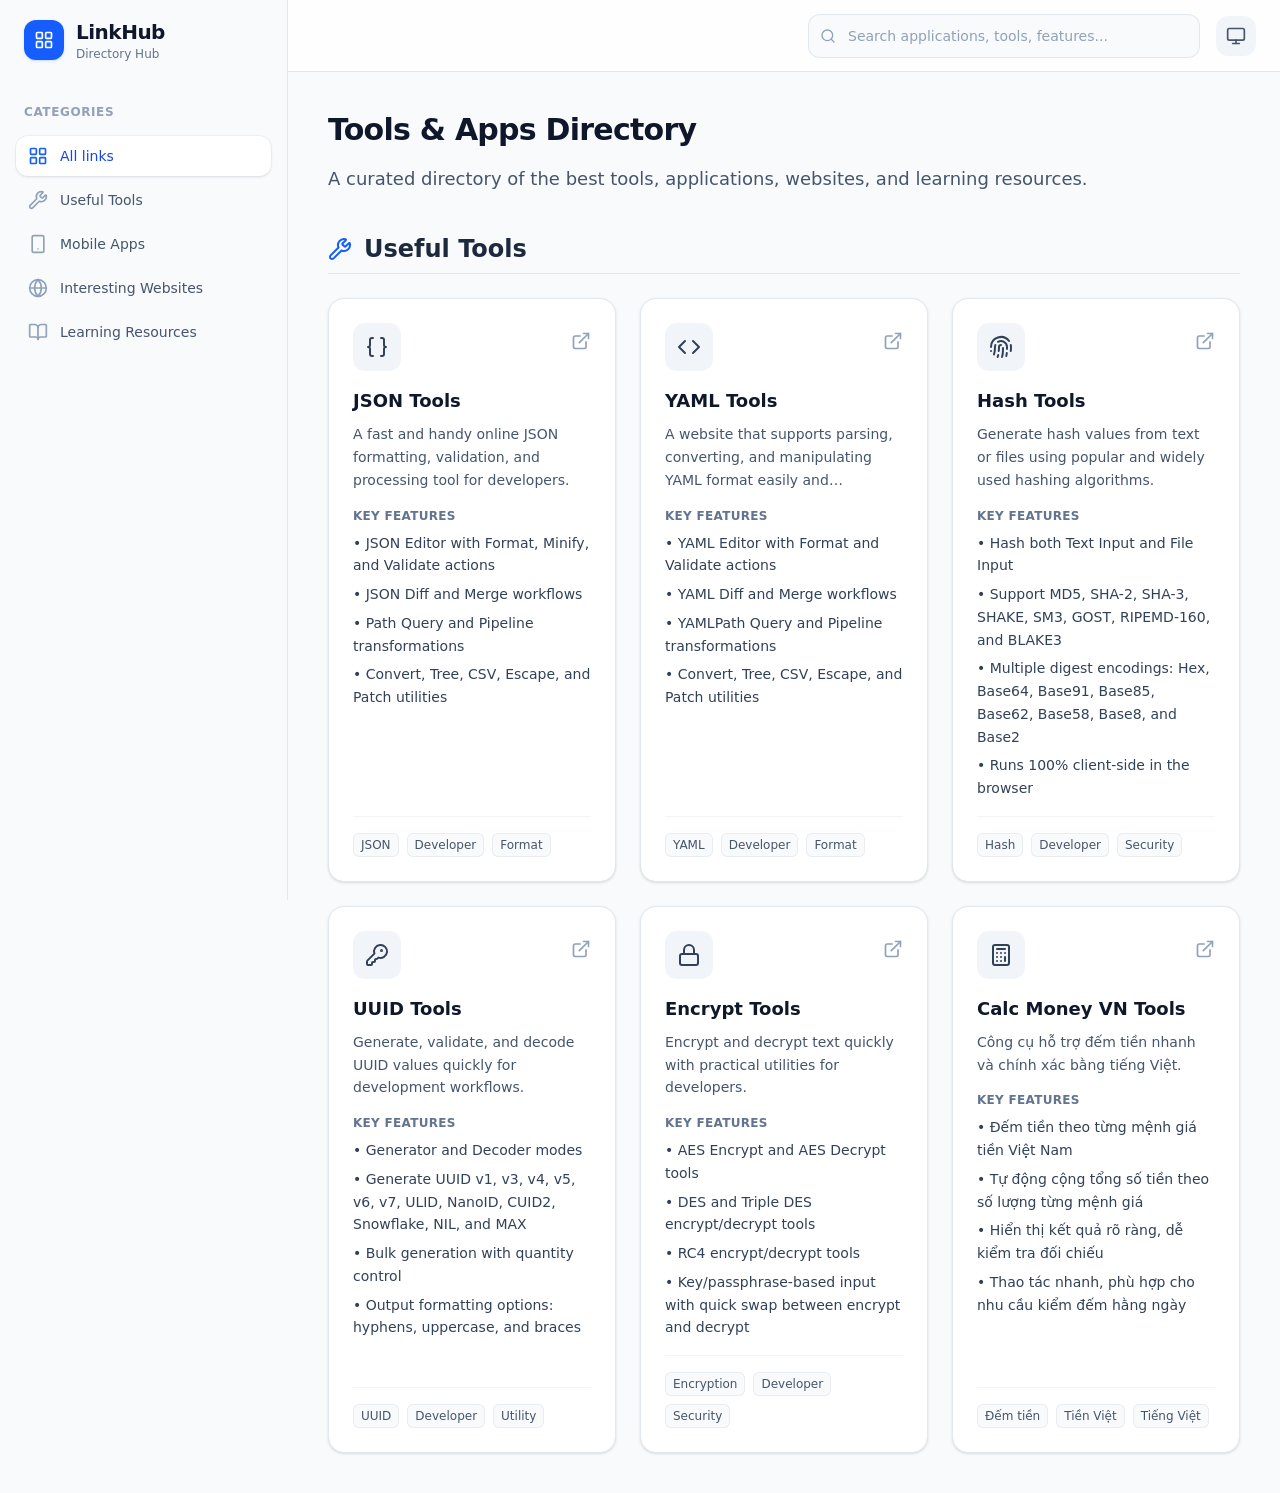
==== commit df433ea8: "deploy: a93d001562f9ba6bffa70cf907a751a5dad20ab0" ====
--- a/index.html
+++ b/index.html
@@ -30,7 +30,7 @@
         "description": "A curated directory of the best developer tools, applications, websites, and learning resources."
       }
     </script>
-    <script type="module" crossorigin src="/assets/index-Jn8VRzR6.js"></script>
+    <script type="module" crossorigin src="/assets/index-D26AWgui.js"></script>
     <link rel="stylesheet" crossorigin href="/assets/index-DEluzYNc.css">
   </head>
   <body>
